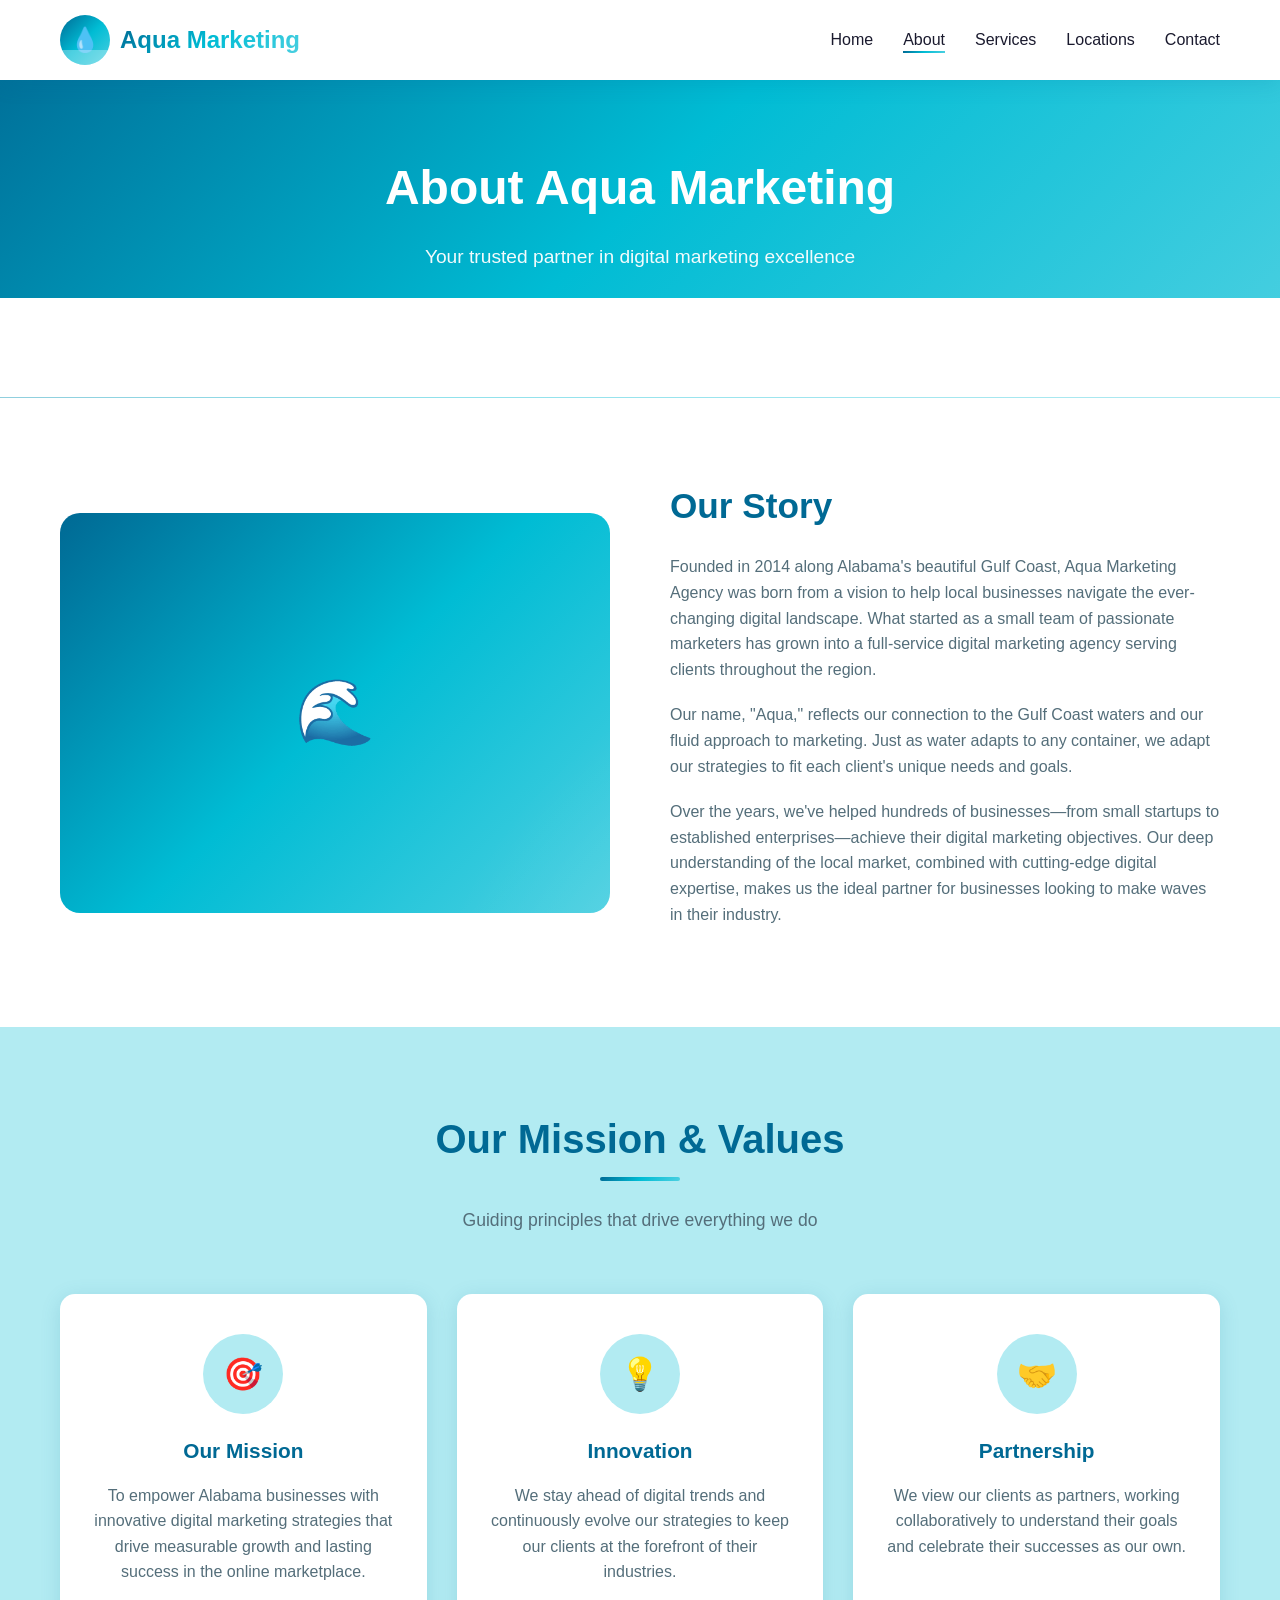
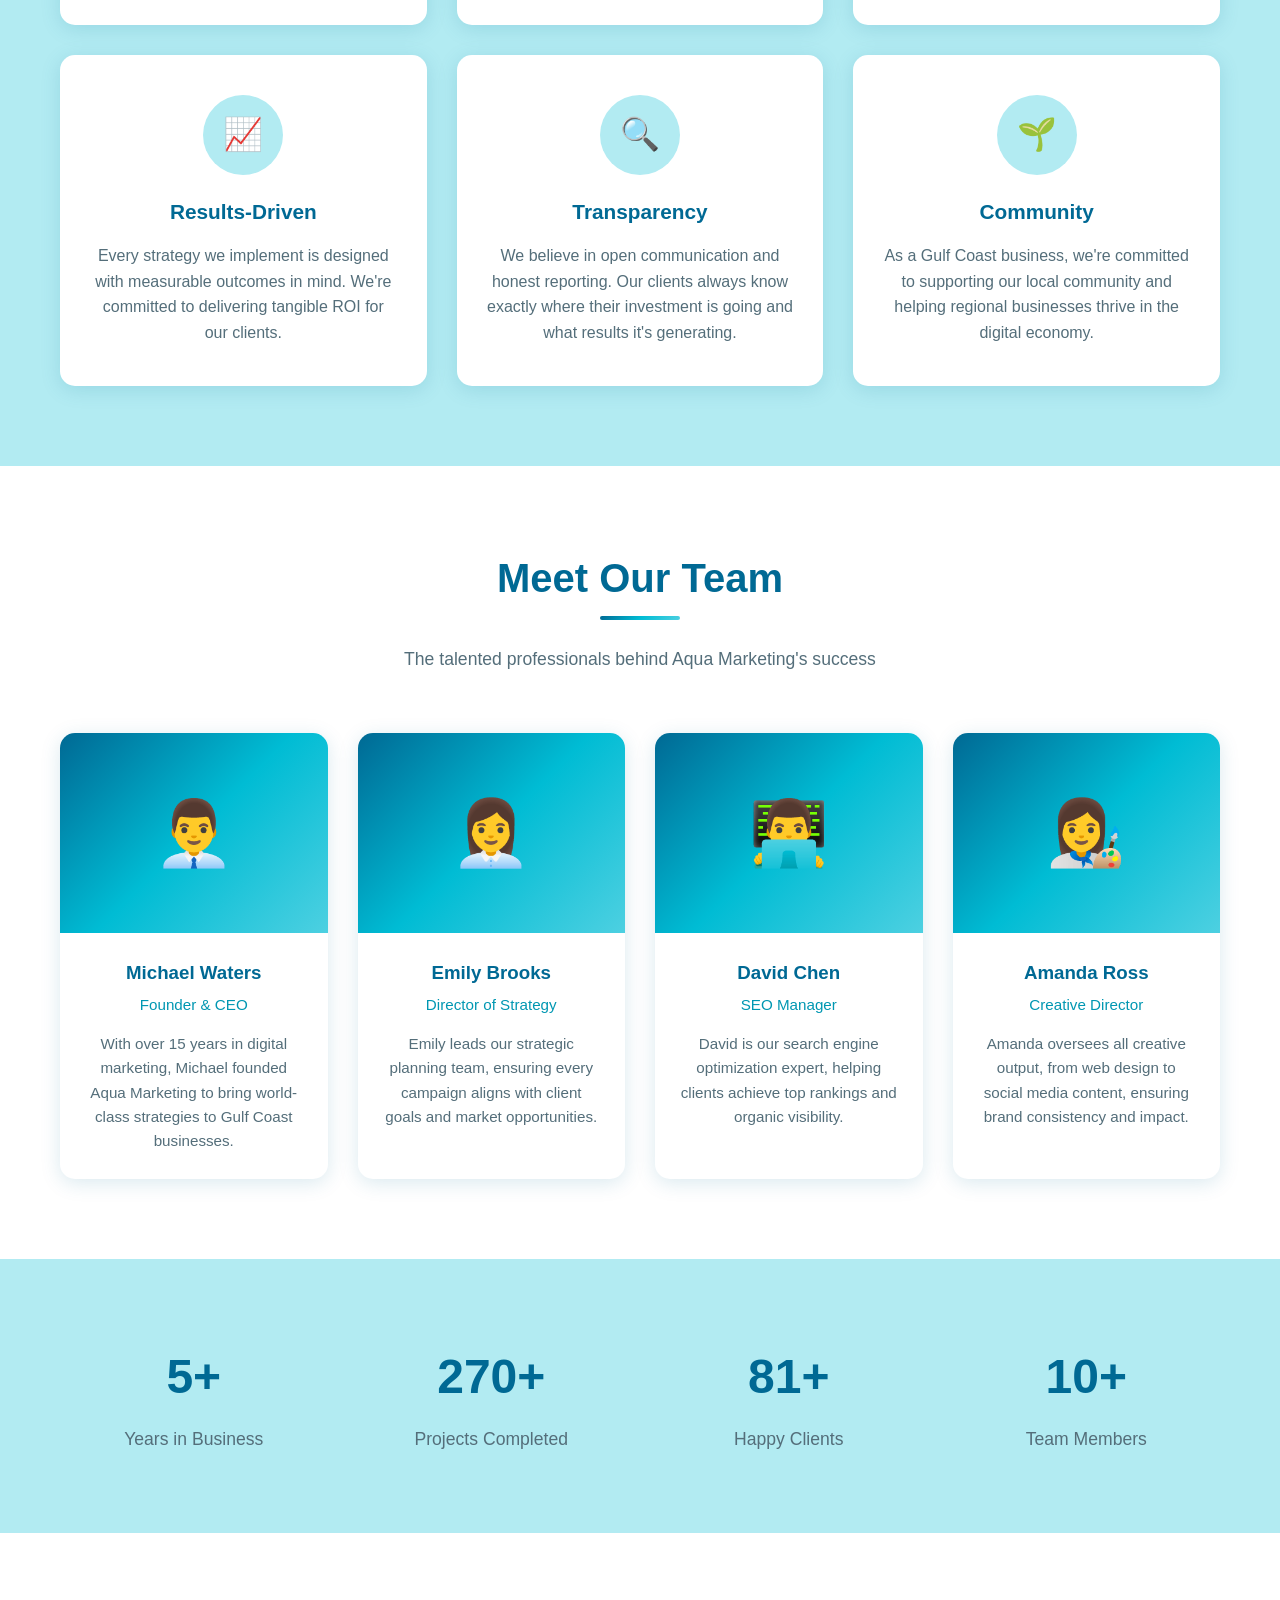
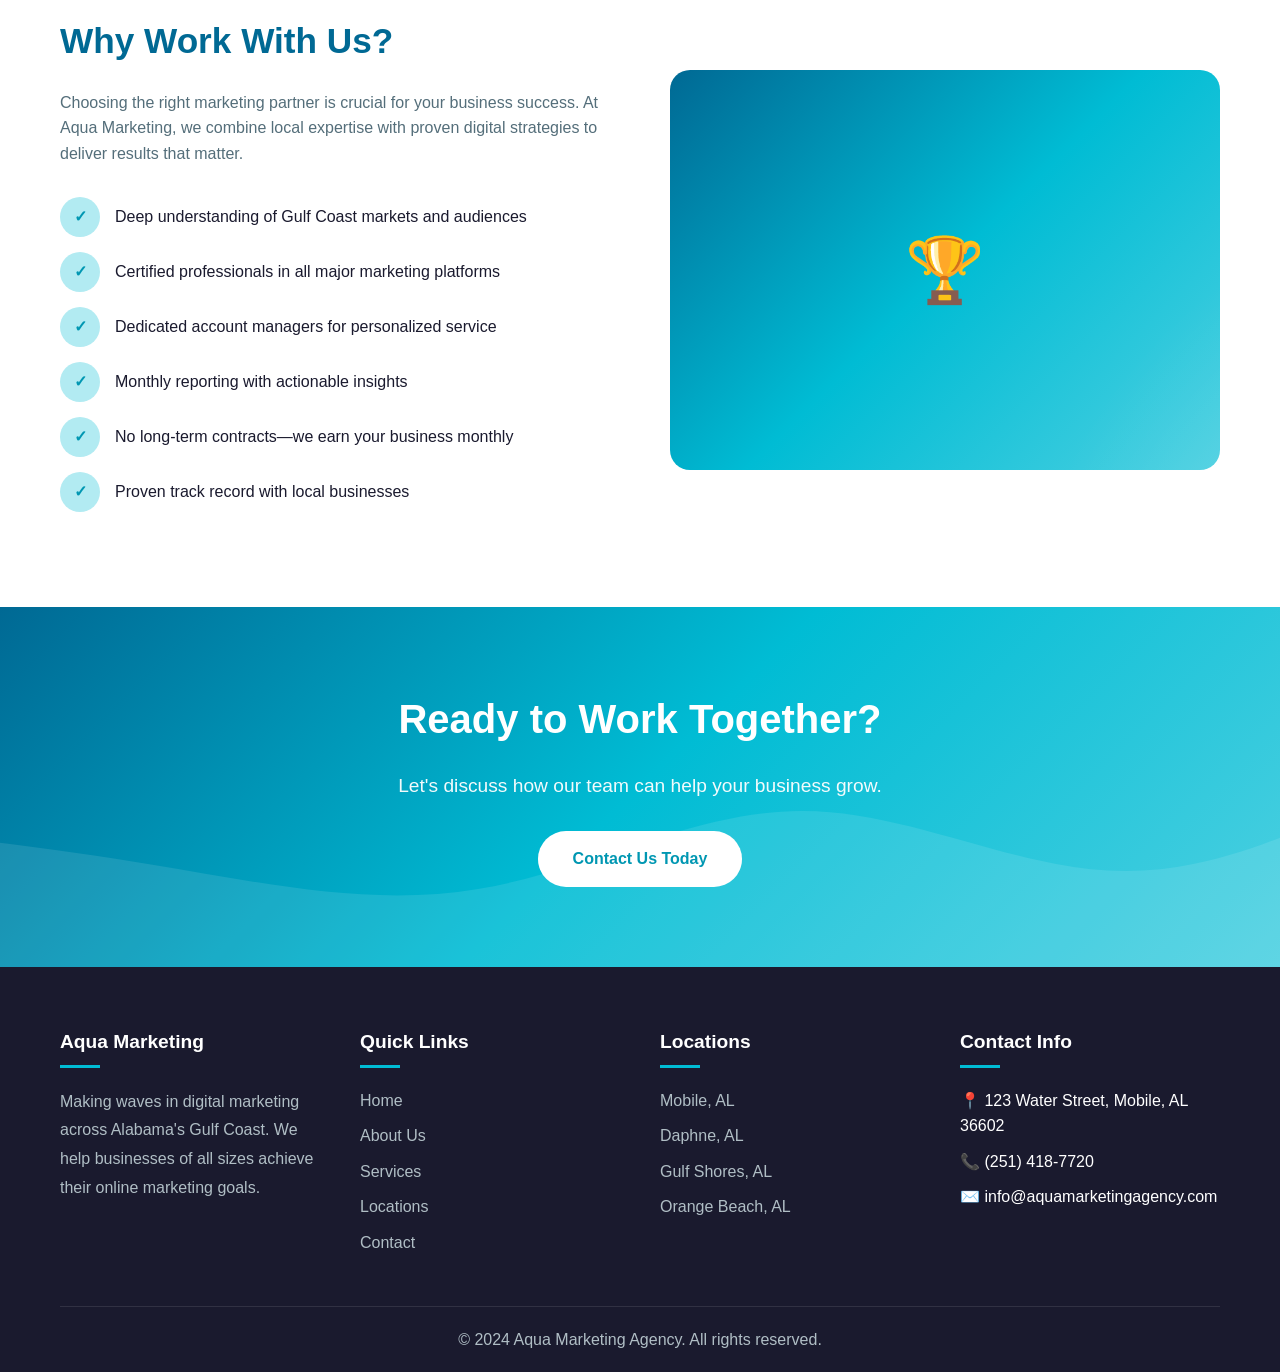
==== about.html @ ab2da36a "Update phone number to 251-418-7720 across all pages Replace placeholder phone number with the corre" ====
<!DOCTYPE html>
<html lang="en">
<head>
    <meta charset="UTF-8">
    <meta name="viewport" content="width=device-width, initial-scale=1.0">
    <meta http-equiv="X-UA-Compatible" content="IE=edge">

    <!-- Primary Meta Tags -->
    <title>About Us | Aqua Marketing Agency - Alabama Digital Marketing Experts</title>
    <meta name="title" content="About Us | Aqua Marketing Agency - Alabama Digital Marketing Experts">
    <meta name="description" content="Learn about Aqua Marketing Agency, a leading digital marketing firm serving Alabama's Gulf Coast. Discover our story, mission, and the talented team behind our success.">
    <meta name="keywords" content="about aqua marketing, digital marketing team, Alabama marketing agency, Gulf Coast marketing experts, marketing agency history">
    <meta name="author" content="Aqua Marketing Agency">
    <meta name="robots" content="index, follow">
    <link rel="canonical" href="https://aquamarketingagency.com/about.html">

    <!-- Open Graph / Facebook -->
    <meta property="og:type" content="website">
    <meta property="og:url" content="https://aquamarketingagency.com/about.html">
    <meta property="og:title" content="About Us | Aqua Marketing Agency">
    <meta property="og:description" content="Learn about Aqua Marketing Agency, a leading digital marketing firm serving Alabama's Gulf Coast.">
    <meta property="og:image" content="https://aquamarketingagency.com/images/og-image.jpg">

    <!-- Twitter -->
    <meta property="twitter:card" content="summary_large_image">
    <meta property="twitter:url" content="https://aquamarketingagency.com/about.html">
    <meta property="twitter:title" content="About Us | Aqua Marketing Agency">
    <meta property="twitter:description" content="Learn about Aqua Marketing Agency, a leading digital marketing firm serving Alabama's Gulf Coast.">

    <!-- Stylesheet -->
    <link rel="stylesheet" href="css/style.css">
    <link rel="icon" type="image/svg+xml" href="data:image/svg+xml,<svg xmlns='http://www.w3.org/2000/svg' viewBox='0 0 100 100'><text y='.9em' font-size='90'>💧</text></svg>">

    <!-- Schema.org -->
    <script type="application/ld+json">
    {
        "@context": "https://schema.org",
        "@type": "AboutPage",
        "mainEntity": {
            "@type": "MarketingAgency",
            "name": "Aqua Marketing Agency",
            "description": "Full-service digital marketing agency serving Alabama's Gulf Coast region",
            "foundingDate": "2014",
            "numberOfEmployees": "15-25"
        }
    }
    </script>
</head>
<body>
    <!-- Header -->
    <header>
        <nav>
            <a href="index.html" class="logo">
                <div class="logo-icon"></div>
                <h1>Aqua Marketing</h1>
            </a>
            <ul class="nav-links">
                <li><a href="index.html">Home</a></li>
                <li><a href="about.html" class="active">About</a></li>
                <li><a href="services.html">Services</a></li>
                <li class="dropdown">
                    <a href="locations.html">Locations</a>
                    <div class="dropdown-content">
                        <a href="mobile-marketing-agency.html">Mobile, AL</a>
                        <a href="daphne-marketing-agency.html">Daphne, AL</a>
                        <a href="gulf-shores-marketing-agency.html">Gulf Shores, AL</a>
                        <a href="orange-beach-marketing-agency.html">Orange Beach, AL</a>
                    </div>
                </li>
                <li><a href="contact.html">Contact</a></li>
            </ul>
            <div class="menu-toggle">
                <span></span>
                <span></span>
                <span></span>
            </div>
        </nav>
    </header>

    <!-- Page Header -->
    <section class="page-header">
        <div class="container">
            <h1>About Aqua Marketing</h1>
            <p>Your trusted partner in digital marketing excellence</p>
            <div class="breadcrumb">
                <a href="index.html">Home</a>
                <span>/</span>
                <span>About Us</span>
            </div>
        </div>
    </section>

    <!-- Our Story -->
    <section class="about-section">
        <div class="container">
            <div class="about-content">
                <div class="about-image">
                    <div class="about-image-placeholder">🌊</div>
                </div>
                <div class="about-text">
                    <h2>Our Story</h2>
                    <p>Founded in 2014 along Alabama's beautiful Gulf Coast, Aqua Marketing Agency was born from a vision to help local businesses navigate the ever-changing digital landscape. What started as a small team of passionate marketers has grown into a full-service digital marketing agency serving clients throughout the region.</p>
                    <p>Our name, "Aqua," reflects our connection to the Gulf Coast waters and our fluid approach to marketing. Just as water adapts to any container, we adapt our strategies to fit each client's unique needs and goals.</p>
                    <p>Over the years, we've helped hundreds of businesses—from small startups to established enterprises—achieve their digital marketing objectives. Our deep understanding of the local market, combined with cutting-edge digital expertise, makes us the ideal partner for businesses looking to make waves in their industry.</p>
                </div>
            </div>
        </div>
    </section>

    <!-- Mission & Values -->
    <section style="background: var(--aqua-pale);">
        <div class="container">
            <div class="section-header">
                <h2>Our Mission & Values</h2>
                <p>Guiding principles that drive everything we do</p>
            </div>
            <div class="services-grid">
                <div class="service-card">
                    <div class="service-icon">🎯</div>
                    <h3>Our Mission</h3>
                    <p>To empower Alabama businesses with innovative digital marketing strategies that drive measurable growth and lasting success in the online marketplace.</p>
                </div>
                <div class="service-card">
                    <div class="service-icon">💡</div>
                    <h3>Innovation</h3>
                    <p>We stay ahead of digital trends and continuously evolve our strategies to keep our clients at the forefront of their industries.</p>
                </div>
                <div class="service-card">
                    <div class="service-icon">🤝</div>
                    <h3>Partnership</h3>
                    <p>We view our clients as partners, working collaboratively to understand their goals and celebrate their successes as our own.</p>
                </div>
                <div class="service-card">
                    <div class="service-icon">📈</div>
                    <h3>Results-Driven</h3>
                    <p>Every strategy we implement is designed with measurable outcomes in mind. We're committed to delivering tangible ROI for our clients.</p>
                </div>
                <div class="service-card">
                    <div class="service-icon">🔍</div>
                    <h3>Transparency</h3>
                    <p>We believe in open communication and honest reporting. Our clients always know exactly where their investment is going and what results it's generating.</p>
                </div>
                <div class="service-card">
                    <div class="service-icon">🌱</div>
                    <h3>Community</h3>
                    <p>As a Gulf Coast business, we're committed to supporting our local community and helping regional businesses thrive in the digital economy.</p>
                </div>
            </div>
        </div>
    </section>

    <!-- Team Section -->
    <section>
        <div class="container">
            <div class="section-header">
                <h2>Meet Our Team</h2>
                <p>The talented professionals behind Aqua Marketing's success</p>
            </div>
            <div class="team-grid">
                <div class="team-card">
                    <div class="team-image">👨‍💼</div>
                    <div class="team-info">
                        <h3>Michael Waters</h3>
                        <p class="role">Founder & CEO</p>
                        <p>With over 15 years in digital marketing, Michael founded Aqua Marketing to bring world-class strategies to Gulf Coast businesses.</p>
                    </div>
                </div>
                <div class="team-card">
                    <div class="team-image">👩‍💼</div>
                    <div class="team-info">
                        <h3>Emily Brooks</h3>
                        <p class="role">Director of Strategy</p>
                        <p>Emily leads our strategic planning team, ensuring every campaign aligns with client goals and market opportunities.</p>
                    </div>
                </div>
                <div class="team-card">
                    <div class="team-image">👨‍💻</div>
                    <div class="team-info">
                        <h3>David Chen</h3>
                        <p class="role">SEO Manager</p>
                        <p>David is our search engine optimization expert, helping clients achieve top rankings and organic visibility.</p>
                    </div>
                </div>
                <div class="team-card">
                    <div class="team-image">👩‍🎨</div>
                    <div class="team-info">
                        <h3>Amanda Ross</h3>
                        <p class="role">Creative Director</p>
                        <p>Amanda oversees all creative output, from web design to social media content, ensuring brand consistency and impact.</p>
                    </div>
                </div>
            </div>
        </div>
    </section>

    <!-- Stats -->
    <section class="stats">
        <div class="container">
            <div class="stats-grid">
                <div class="stat-item">
                    <h3>10+</h3>
                    <p>Years in Business</p>
                </div>
                <div class="stat-item">
                    <h3>500+</h3>
                    <p>Projects Completed</p>
                </div>
                <div class="stat-item">
                    <h3>150+</h3>
                    <p>Happy Clients</p>
                </div>
                <div class="stat-item">
                    <h3>20+</h3>
                    <p>Team Members</p>
                </div>
            </div>
        </div>
    </section>

    <!-- Why Choose Us -->
    <section>
        <div class="container">
            <div class="about-content">
                <div class="about-text">
                    <h2>Why Work With Us?</h2>
                    <p>Choosing the right marketing partner is crucial for your business success. At Aqua Marketing, we combine local expertise with proven digital strategies to deliver results that matter.</p>
                    <div class="about-features">
                        <div class="feature-item">
                            <div class="feature-icon">✓</div>
                            <span>Deep understanding of Gulf Coast markets and audiences</span>
                        </div>
                        <div class="feature-item">
                            <div class="feature-icon">✓</div>
                            <span>Certified professionals in all major marketing platforms</span>
                        </div>
                        <div class="feature-item">
                            <div class="feature-icon">✓</div>
                            <span>Dedicated account managers for personalized service</span>
                        </div>
                        <div class="feature-item">
                            <div class="feature-icon">✓</div>
                            <span>Monthly reporting with actionable insights</span>
                        </div>
                        <div class="feature-item">
                            <div class="feature-icon">✓</div>
                            <span>No long-term contracts—we earn your business monthly</span>
                        </div>
                        <div class="feature-item">
                            <div class="feature-icon">✓</div>
                            <span>Proven track record with local businesses</span>
                        </div>
                    </div>
                </div>
                <div class="about-image">
                    <div class="about-image-placeholder">🏆</div>
                </div>
            </div>
        </div>
    </section>

    <!-- CTA -->
    <section class="cta">
        <div class="container">
            <div class="cta-content">
                <h2>Ready to Work Together?</h2>
                <p>Let's discuss how our team can help your business grow.</p>
                <a href="contact.html" class="btn btn-primary">Contact Us Today</a>
            </div>
        </div>
    </section>

    <!-- Footer -->
    <footer>
        <div class="container">
            <div class="footer-content">
                <div class="footer-section">
                    <h3>Aqua Marketing</h3>
                    <p>Making waves in digital marketing across Alabama's Gulf Coast. We help businesses of all sizes achieve their online marketing goals.</p>
                </div>
                <div class="footer-section">
                    <h3>Quick Links</h3>
                    <ul>
                        <li><a href="index.html">Home</a></li>
                        <li><a href="about.html">About Us</a></li>
                        <li><a href="services.html">Services</a></li>
                        <li><a href="locations.html">Locations</a></li>
                        <li><a href="contact.html">Contact</a></li>
                    </ul>
                </div>
                <div class="footer-section">
                    <h3>Locations</h3>
                    <ul>
                        <li><a href="mobile-marketing-agency.html">Mobile, AL</a></li>
                        <li><a href="daphne-marketing-agency.html">Daphne, AL</a></li>
                        <li><a href="gulf-shores-marketing-agency.html">Gulf Shores, AL</a></li>
                        <li><a href="orange-beach-marketing-agency.html">Orange Beach, AL</a></li>
                    </ul>
                </div>
                <div class="footer-section">
                    <h3>Contact Info</h3>
                    <ul>
                        <li>📍 123 Water Street, Mobile, AL 36602</li>
                        <li>📞 (251) 418-7720</li>
                        <li>✉️ info@aquamarketingagency.com</li>
                    </ul>
                </div>
            </div>
            <div class="footer-bottom">
                <p>&copy; 2024 Aqua Marketing Agency. All rights reserved.</p>
            </div>
        </div>
    </footer>

    <script src="js/main.js"></script>
</body>
</html>
---- css/style.css ----
/* Aqua Marketing Agency - Water Theme Stylesheet */

/* CSS Variables for Aqua Theme */
:root {
    --aqua-dark: #006994;
    --aqua-primary: #0097b2;
    --aqua-light: #00bcd4;
    --aqua-pale: #b2ebf2;
    --aqua-gradient: linear-gradient(135deg, #006994 0%, #00bcd4 50%, #4dd0e1 100%);
    --water-wave: linear-gradient(180deg, #0097b2 0%, #00bcd4 50%, #e0f7fa 100%);
    --white: #ffffff;
    --text-dark: #1a1a2e;
    --text-light: #546e7a;
    --shadow: 0 4px 20px rgba(0, 105, 148, 0.15);
    --shadow-hover: 0 8px 30px rgba(0, 105, 148, 0.25);
}

/* Reset and Base Styles */
* {
    margin: 0;
    padding: 0;
    box-sizing: border-box;
}

html {
    scroll-behavior: smooth;
}

body {
    font-family: 'Segoe UI', Tahoma, Geneva, Verdana, sans-serif;
    line-height: 1.6;
    color: var(--text-dark);
    background-color: var(--white);
    overflow-x: hidden;
}

a {
    text-decoration: none;
    color: inherit;
    transition: color 0.3s ease;
}

ul {
    list-style: none;
}

img {
    max-width: 100%;
    height: auto;
}

/* Container */
.container {
    max-width: 1200px;
    margin: 0 auto;
    padding: 0 20px;
}

/* Header and Navigation */
header {
    background: var(--white);
    box-shadow: var(--shadow);
    position: fixed;
    width: 100%;
    top: 0;
    z-index: 1000;
}

nav {
    display: flex;
    justify-content: space-between;
    align-items: center;
    padding: 15px 20px;
    max-width: 1200px;
    margin: 0 auto;
}

.logo {
    display: flex;
    align-items: center;
    gap: 10px;
}

.logo-icon {
    width: 50px;
    height: 50px;
    background: var(--aqua-gradient);
    border-radius: 50%;
    display: flex;
    align-items: center;
    justify-content: center;
    position: relative;
    overflow: hidden;
}

.logo-icon::before {
    content: "💧";
    font-size: 24px;
}

.logo-icon::after {
    content: "";
    position: absolute;
    bottom: 0;
    left: 0;
    width: 200%;
    height: 30%;
    background: rgba(255, 255, 255, 0.3);
    animation: wave 2s ease-in-out infinite;
}

@keyframes wave {
    0%, 100% { transform: translateX(-50%) translateY(0); }
    50% { transform: translateX(-25%) translateY(-3px); }
}

.logo h1 {
    font-size: 1.5rem;
    background: var(--aqua-gradient);
    -webkit-background-clip: text;
    -webkit-text-fill-color: transparent;
    background-clip: text;
}

.nav-links {
    display: flex;
    gap: 30px;
    align-items: center;
}

.nav-links a {
    font-weight: 500;
    color: var(--text-dark);
    position: relative;
    padding: 5px 0;
}

.nav-links a::after {
    content: "";
    position: absolute;
    bottom: 0;
    left: 0;
    width: 0;
    height: 2px;
    background: var(--aqua-gradient);
    transition: width 0.3s ease;
}

.nav-links a:hover::after,
.nav-links a.active::after {
    width: 100%;
}

.nav-links a:hover {
    color: var(--aqua-primary);
}

/* Dropdown Menu */
.dropdown {
    position: relative;
}

.dropdown-content {
    position: absolute;
    top: 100%;
    left: 0;
    background: var(--white);
    min-width: 220px;
    box-shadow: var(--shadow);
    border-radius: 8px;
    opacity: 0;
    visibility: hidden;
    transform: translateY(10px);
    transition: all 0.3s ease;
    padding: 10px 0;
}

.dropdown:hover .dropdown-content {
    opacity: 1;
    visibility: visible;
    transform: translateY(0);
}

.dropdown-content a {
    display: block;
    padding: 10px 20px;
}

.dropdown-content a:hover {
    background: var(--aqua-pale);
}

/* Mobile Menu Toggle */
.menu-toggle {
    display: none;
    flex-direction: column;
    gap: 5px;
    cursor: pointer;
    padding: 5px;
}

.menu-toggle span {
    width: 25px;
    height: 3px;
    background: var(--aqua-primary);
    border-radius: 3px;
    transition: 0.3s;
}

/* Hero Section */
.hero {
    background: var(--aqua-gradient);
    min-height: 100vh;
    display: flex;
    align-items: center;
    justify-content: center;
    text-align: center;
    color: var(--white);
    padding: 120px 20px 80px;
    position: relative;
    overflow: hidden;
}

.hero::before {
    content: "";
    position: absolute;
    bottom: 0;
    left: 0;
    width: 100%;
    height: 150px;
    background: url("data:image/svg+xml,%3Csvg xmlns='http://www.w3.org/2000/svg' viewBox='0 0 1440 320'%3E%3Cpath fill='%23ffffff' fill-opacity='1' d='M0,96L48,112C96,128,192,160,288,160C384,160,480,128,576,122.7C672,117,768,139,864,154.7C960,171,1056,181,1152,165.3C1248,149,1344,107,1392,85.3L1440,64L1440,320L1392,320C1344,320,1248,320,1152,320C1056,320,960,320,864,320C768,320,672,320,576,320C480,320,384,320,288,320C192,320,96,320,48,320L0,320Z'%3E%3C/path%3E%3C/svg%3E") no-repeat bottom;
    background-size: cover;
}

/* Animated Water Bubbles */
.bubbles {
    position: absolute;
    width: 100%;
    height: 100%;
    top: 0;
    left: 0;
    pointer-events: none;
    overflow: hidden;
}

.bubble {
    position: absolute;
    bottom: -100px;
    background: rgba(255, 255, 255, 0.1);
    border-radius: 50%;
    animation: rise 8s infinite ease-in;
}

.bubble:nth-child(1) { width: 40px; height: 40px; left: 10%; animation-duration: 8s; }
.bubble:nth-child(2) { width: 20px; height: 20px; left: 20%; animation-duration: 5s; animation-delay: 1s; }
.bubble:nth-child(3) { width: 50px; height: 50px; left: 35%; animation-duration: 7s; animation-delay: 2s; }
.bubble:nth-child(4) { width: 80px; height: 80px; left: 50%; animation-duration: 11s; animation-delay: 0s; }
.bubble:nth-child(5) { width: 35px; height: 35px; left: 55%; animation-duration: 6s; animation-delay: 1s; }
.bubble:nth-child(6) { width: 45px; height: 45px; left: 65%; animation-duration: 8s; animation-delay: 3s; }
.bubble:nth-child(7) { width: 25px; height: 25px; left: 70%; animation-duration: 7s; animation-delay: 2s; }
.bubble:nth-child(8) { width: 60px; height: 60px; left: 80%; animation-duration: 10s; animation-delay: 1s; }
.bubble:nth-child(9) { width: 30px; height: 30px; left: 90%; animation-duration: 9s; animation-delay: 4s; }
.bubble:nth-child(10) { width: 55px; height: 55px; left: 5%; animation-duration: 12s; animation-delay: 2s; }

@keyframes rise {
    0% {
        bottom: -100px;
        transform: translateX(0);
        opacity: 0.5;
    }
    50% {
        opacity: 0.8;
    }
    100% {
        bottom: 100%;
        transform: translateX(-20px);
        opacity: 0;
    }
}

.hero-content {
    position: relative;
    z-index: 1;
    max-width: 800px;
}

.hero h1 {
    font-size: 3.5rem;
    margin-bottom: 20px;
    text-shadow: 2px 2px 4px rgba(0, 0, 0, 0.2);
}

.hero p {
    font-size: 1.3rem;
    margin-bottom: 30px;
    opacity: 0.95;
}

/* Buttons */
.btn {
    display: inline-block;
    padding: 15px 35px;
    border-radius: 50px;
    font-weight: 600;
    font-size: 1rem;
    transition: all 0.3s ease;
    cursor: pointer;
    border: none;
}

.btn-primary {
    background: var(--white);
    color: var(--aqua-primary);
}

.btn-primary:hover {
    transform: translateY(-3px);
    box-shadow: 0 10px 30px rgba(0, 0, 0, 0.2);
}

.btn-secondary {
    background: transparent;
    border: 2px solid var(--white);
    color: var(--white);
    margin-left: 15px;
}

.btn-secondary:hover {
    background: var(--white);
    color: var(--aqua-primary);
}

.btn-aqua {
    background: var(--aqua-gradient);
    color: var(--white);
}

.btn-aqua:hover {
    transform: translateY(-3px);
    box-shadow: var(--shadow-hover);
}

/* Sections */
section {
    padding: 80px 0;
}

.section-header {
    text-align: center;
    margin-bottom: 60px;
}

.section-header h2 {
    font-size: 2.5rem;
    color: var(--aqua-dark);
    margin-bottom: 15px;
    position: relative;
    display: inline-block;
}

.section-header h2::after {
    content: "";
    position: absolute;
    bottom: -10px;
    left: 50%;
    transform: translateX(-50%);
    width: 80px;
    height: 4px;
    background: var(--aqua-gradient);
    border-radius: 2px;
}

.section-header p {
    color: var(--text-light);
    font-size: 1.1rem;
    max-width: 600px;
    margin: 20px auto 0;
}

/* Services Grid */
.services-grid {
    display: grid;
    grid-template-columns: repeat(auto-fit, minmax(280px, 1fr));
    gap: 30px;
}

.service-card {
    background: var(--white);
    padding: 40px 30px;
    border-radius: 15px;
    box-shadow: var(--shadow);
    text-align: center;
    transition: all 0.3s ease;
    position: relative;
    overflow: hidden;
}

.service-card::before {
    content: "";
    position: absolute;
    top: 0;
    left: 0;
    width: 100%;
    height: 4px;
    background: var(--aqua-gradient);
    transform: scaleX(0);
    transition: transform 0.3s ease;
}

.service-card:hover {
    transform: translateY(-10px);
    box-shadow: var(--shadow-hover);
}

.service-card:hover::before {
    transform: scaleX(1);
}

.service-icon {
    width: 80px;
    height: 80px;
    background: var(--aqua-pale);
    border-radius: 50%;
    display: flex;
    align-items: center;
    justify-content: center;
    margin: 0 auto 20px;
    font-size: 2rem;
}

.service-card h3 {
    color: var(--aqua-dark);
    margin-bottom: 15px;
    font-size: 1.3rem;
}

.service-card p {
    color: var(--text-light);
}

/* About Section */
.about-content {
    display: grid;
    grid-template-columns: 1fr 1fr;
    gap: 60px;
    align-items: center;
}

.about-image {
    position: relative;
}

.about-image-placeholder {
    width: 100%;
    height: 400px;
    background: var(--aqua-gradient);
    border-radius: 20px;
    display: flex;
    align-items: center;
    justify-content: center;
    font-size: 4rem;
    position: relative;
    overflow: hidden;
}

.about-image-placeholder::after {
    content: "";
    position: absolute;
    top: 50%;
    left: 50%;
    width: 200%;
    height: 200%;
    background: radial-gradient(circle, rgba(255,255,255,0.2) 0%, transparent 70%);
    animation: pulse 3s ease-in-out infinite;
}

@keyframes pulse {
    0%, 100% { transform: translate(-50%, -50%) scale(1); }
    50% { transform: translate(-50%, -50%) scale(1.1); }
}

.about-text h2 {
    font-size: 2.2rem;
    color: var(--aqua-dark);
    margin-bottom: 20px;
}

.about-text p {
    color: var(--text-light);
    margin-bottom: 20px;
}

.about-features {
    margin-top: 30px;
}

.feature-item {
    display: flex;
    align-items: center;
    gap: 15px;
    margin-bottom: 15px;
}

.feature-icon {
    width: 40px;
    height: 40px;
    background: var(--aqua-pale);
    border-radius: 50%;
    display: flex;
    align-items: center;
    justify-content: center;
    color: var(--aqua-primary);
    font-weight: bold;
}

/* Locations Grid */
.locations-grid {
    display: grid;
    grid-template-columns: repeat(auto-fit, minmax(250px, 1fr));
    gap: 30px;
}

.location-card {
    background: var(--white);
    border-radius: 15px;
    overflow: hidden;
    box-shadow: var(--shadow);
    transition: all 0.3s ease;
}

.location-card:hover {
    transform: translateY(-10px);
    box-shadow: var(--shadow-hover);
}

.location-image {
    height: 180px;
    background: var(--aqua-gradient);
    display: flex;
    align-items: center;
    justify-content: center;
    font-size: 3rem;
    position: relative;
    overflow: hidden;
}

.location-image::after {
    content: "";
    position: absolute;
    bottom: 0;
    left: 0;
    width: 100%;
    height: 50%;
    background: linear-gradient(to top, rgba(0,0,0,0.3), transparent);
}

.location-info {
    padding: 25px;
}

.location-info h3 {
    color: var(--aqua-dark);
    margin-bottom: 10px;
    font-size: 1.3rem;
}

.location-info p {
    color: var(--text-light);
    margin-bottom: 15px;
    font-size: 0.95rem;
}

.location-link {
    color: var(--aqua-primary);
    font-weight: 600;
    display: inline-flex;
    align-items: center;
    gap: 5px;
}

.location-link:hover {
    color: var(--aqua-dark);
}

/* Contact Section */
.contact-wrapper {
    display: grid;
    grid-template-columns: 1fr 1fr;
    gap: 60px;
}

.contact-info h2 {
    font-size: 2rem;
    color: var(--aqua-dark);
    margin-bottom: 20px;
}

.contact-info p {
    color: var(--text-light);
    margin-bottom: 30px;
}

.contact-details {
    margin-bottom: 30px;
}

.contact-item {
    display: flex;
    align-items: center;
    gap: 15px;
    margin-bottom: 20px;
}

.contact-icon {
    width: 50px;
    height: 50px;
    background: var(--aqua-pale);
    border-radius: 50%;
    display: flex;
    align-items: center;
    justify-content: center;
    font-size: 1.3rem;
}

.contact-item-text h4 {
    color: var(--aqua-dark);
    margin-bottom: 3px;
}

.contact-item-text p {
    margin: 0;
    font-size: 0.95rem;
}

.contact-form {
    background: var(--white);
    padding: 40px;
    border-radius: 20px;
    box-shadow: var(--shadow);
}

.form-group {
    margin-bottom: 20px;
}

.form-group label {
    display: block;
    margin-bottom: 8px;
    color: var(--text-dark);
    font-weight: 500;
}

.form-group input,
.form-group textarea,
.form-group select {
    width: 100%;
    padding: 15px;
    border: 2px solid var(--aqua-pale);
    border-radius: 10px;
    font-size: 1rem;
    transition: border-color 0.3s ease;
    font-family: inherit;
}

.form-group input:focus,
.form-group textarea:focus,
.form-group select:focus {
    outline: none;
    border-color: var(--aqua-primary);
}

.form-group textarea {
    min-height: 150px;
    resize: vertical;
}

/* Testimonials */
.testimonials {
    background: var(--aqua-pale);
}

.testimonial-slider {
    display: grid;
    grid-template-columns: repeat(auto-fit, minmax(300px, 1fr));
    gap: 30px;
}

.testimonial-card {
    background: var(--white);
    padding: 30px;
    border-radius: 15px;
    box-shadow: var(--shadow);
}

.testimonial-text {
    font-style: italic;
    color: var(--text-light);
    margin-bottom: 20px;
    position: relative;
    padding-left: 25px;
}

.testimonial-text::before {
    content: '"';
    position: absolute;
    left: 0;
    top: -10px;
    font-size: 3rem;
    color: var(--aqua-light);
    font-family: Georgia, serif;
}

.testimonial-author {
    display: flex;
    align-items: center;
    gap: 15px;
}

.author-avatar {
    width: 50px;
    height: 50px;
    background: var(--aqua-gradient);
    border-radius: 50%;
    display: flex;
    align-items: center;
    justify-content: center;
    color: var(--white);
    font-weight: bold;
}

.author-info h4 {
    color: var(--aqua-dark);
    margin-bottom: 3px;
}

.author-info p {
    font-size: 0.85rem;
    color: var(--text-light);
    margin: 0;
}

/* CTA Section */
.cta {
    background: var(--aqua-gradient);
    color: var(--white);
    text-align: center;
    position: relative;
    overflow: hidden;
}

.cta::before {
    content: "";
    position: absolute;
    top: 0;
    left: 0;
    width: 100%;
    height: 100%;
    background: url("data:image/svg+xml,%3Csvg xmlns='http://www.w3.org/2000/svg' viewBox='0 0 1440 320'%3E%3Cpath fill='rgba(255,255,255,0.1)' d='M0,192L48,197.3C96,203,192,213,288,229.3C384,245,480,267,576,250.7C672,235,768,181,864,181.3C960,181,1056,235,1152,234.7C1248,235,1344,181,1392,154.7L1440,128L1440,320L1392,320C1344,320,1248,320,1152,320C1056,320,960,320,864,320C768,320,672,320,576,320C480,320,384,320,288,320C192,320,96,320,48,320L0,320Z'%3E%3C/path%3E%3C/svg%3E") no-repeat bottom;
    background-size: cover;
}

.cta-content {
    position: relative;
    z-index: 1;
}

.cta h2 {
    font-size: 2.5rem;
    margin-bottom: 20px;
}

.cta p {
    font-size: 1.2rem;
    margin-bottom: 30px;
    opacity: 0.95;
}

/* Footer */
footer {
    background: var(--text-dark);
    color: var(--white);
    padding: 60px 0 20px;
}

.footer-content {
    display: grid;
    grid-template-columns: repeat(auto-fit, minmax(200px, 1fr));
    gap: 40px;
    margin-bottom: 40px;
}

.footer-section h3 {
    font-size: 1.2rem;
    margin-bottom: 20px;
    position: relative;
    padding-bottom: 10px;
}

.footer-section h3::after {
    content: "";
    position: absolute;
    bottom: 0;
    left: 0;
    width: 40px;
    height: 3px;
    background: var(--aqua-light);
}

.footer-section p {
    color: #b0bec5;
    line-height: 1.8;
}

.footer-section ul li {
    margin-bottom: 10px;
}

.footer-section ul li a {
    color: #b0bec5;
    transition: color 0.3s ease;
}

.footer-section ul li a:hover {
    color: var(--aqua-light);
}

.footer-bottom {
    border-top: 1px solid rgba(255, 255, 255, 0.1);
    padding-top: 20px;
    text-align: center;
    color: #b0bec5;
}

/* Page Headers */
.page-header {
    background: var(--aqua-gradient);
    padding: 150px 20px 80px;
    text-align: center;
    color: var(--white);
    position: relative;
    overflow: hidden;
}

.page-header::before {
    content: "";
    position: absolute;
    bottom: 0;
    left: 0;
    width: 100%;
    height: 100px;
    background: url("data:image/svg+xml,%3Csvg xmlns='http://www.w3.org/2000/svg' viewBox='0 0 1440 320'%3E%3Cpath fill='%23ffffff' fill-opacity='1' d='M0,96L48,112C96,128,192,160,288,160C384,160,480,128,576,122.7C672,117,768,139,864,154.7C960,171,1056,181,1152,165.3C1248,149,1344,107,1392,85.3L1440,64L1440,320L1392,320C1344,320,1248,320,1152,320C1056,320,960,320,864,320C768,320,672,320,576,320C480,320,384,320,288,320C192,320,96,320,48,320L0,320Z'%3E%3C/path%3E%3C/svg%3E") no-repeat bottom;
    background-size: cover;
}

.page-header h1 {
    font-size: 3rem;
    margin-bottom: 15px;
    position: relative;
    z-index: 1;
}

.page-header p {
    font-size: 1.2rem;
    opacity: 0.95;
    position: relative;
    z-index: 1;
}

.breadcrumb {
    margin-top: 20px;
    position: relative;
    z-index: 1;
}

.breadcrumb a {
    color: rgba(255, 255, 255, 0.8);
}

.breadcrumb a:hover {
    color: var(--white);
}

.breadcrumb span {
    margin: 0 10px;
    opacity: 0.6;
}

/* Stats Section */
.stats {
    background: var(--aqua-pale);
}

.stats-grid {
    display: grid;
    grid-template-columns: repeat(auto-fit, minmax(200px, 1fr));
    gap: 30px;
    text-align: center;
}

.stat-item h3 {
    font-size: 3rem;
    color: var(--aqua-dark);
    margin-bottom: 10px;
}

.stat-item p {
    color: var(--text-light);
    font-size: 1.1rem;
}

/* Team Section */
.team-grid {
    display: grid;
    grid-template-columns: repeat(auto-fit, minmax(250px, 1fr));
    gap: 30px;
}

.team-card {
    background: var(--white);
    border-radius: 15px;
    overflow: hidden;
    box-shadow: var(--shadow);
    text-align: center;
    transition: all 0.3s ease;
}

.team-card:hover {
    transform: translateY(-10px);
    box-shadow: var(--shadow-hover);
}

.team-image {
    height: 200px;
    background: var(--aqua-gradient);
    display: flex;
    align-items: center;
    justify-content: center;
    font-size: 4rem;
}

.team-info {
    padding: 25px;
}

.team-info h3 {
    color: var(--aqua-dark);
    margin-bottom: 5px;
}

.team-info .role {
    color: var(--aqua-primary);
    font-weight: 500;
    margin-bottom: 15px;
}

.team-info p {
    color: var(--text-light);
    font-size: 0.95rem;
}

/* City Page Specific */
.city-features {
    display: grid;
    grid-template-columns: repeat(auto-fit, minmax(300px, 1fr));
    gap: 30px;
    margin-top: 40px;
}

.city-feature {
    display: flex;
    gap: 20px;
    padding: 25px;
    background: var(--white);
    border-radius: 15px;
    box-shadow: var(--shadow);
}

.city-feature-icon {
    width: 60px;
    height: 60px;
    background: var(--aqua-pale);
    border-radius: 50%;
    display: flex;
    align-items: center;
    justify-content: center;
    font-size: 1.5rem;
    flex-shrink: 0;
}

.city-feature h3 {
    color: var(--aqua-dark);
    margin-bottom: 10px;
}

.city-feature p {
    color: var(--text-light);
    font-size: 0.95rem;
    margin: 0;
}

/* FAQ Section */
.faq-list {
    max-width: 800px;
    margin: 0 auto;
}

.faq-item {
    background: var(--white);
    border-radius: 10px;
    margin-bottom: 15px;
    box-shadow: var(--shadow);
    overflow: hidden;
}

.faq-question {
    padding: 20px 25px;
    cursor: pointer;
    display: flex;
    justify-content: space-between;
    align-items: center;
    font-weight: 600;
    color: var(--aqua-dark);
}

.faq-question:hover {
    background: var(--aqua-pale);
}

.faq-answer {
    padding: 0 25px 20px;
    color: var(--text-light);
    display: none;
}

.faq-item.active .faq-answer {
    display: block;
}

/* Responsive Design */
@media (max-width: 992px) {
    .about-content,
    .contact-wrapper {
        grid-template-columns: 1fr;
    }

    .hero h1 {
        font-size: 2.5rem;
    }

    .page-header h1 {
        font-size: 2.2rem;
    }
}

@media (max-width: 768px) {
    .nav-links {
        position: fixed;
        top: 80px;
        left: 0;
        right: 0;
        background: var(--white);
        flex-direction: column;
        padding: 20px;
        gap: 15px;
        box-shadow: var(--shadow);
        transform: translateY(-150%);
        transition: transform 0.3s ease;
    }

    .nav-links.active {
        transform: translateY(0);
    }

    .menu-toggle {
        display: flex;
    }

    .dropdown-content {
        position: static;
        opacity: 1;
        visibility: visible;
        transform: none;
        box-shadow: none;
        padding-left: 20px;
        max-height: 0;
        overflow: hidden;
        transition: max-height 0.3s ease;
    }

    .dropdown.active .dropdown-content {
        max-height: 300px;
    }

    .hero {
        min-height: auto;
        padding: 120px 20px 100px;
    }

    .hero h1 {
        font-size: 2rem;
    }

    .hero p {
        font-size: 1rem;
    }

    .btn {
        padding: 12px 25px;
        font-size: 0.9rem;
    }

    .btn-secondary {
        margin-left: 0;
        margin-top: 10px;
    }

    .section-header h2 {
        font-size: 1.8rem;
    }

    section {
        padding: 60px 0;
    }

    .footer-content {
        grid-template-columns: 1fr;
        text-align: center;
    }

    .footer-section h3::after {
        left: 50%;
        transform: translateX(-50%);
    }
}

@media (max-width: 480px) {
    .logo h1 {
        font-size: 1.2rem;
    }

    .stat-item h3 {
        font-size: 2rem;
    }
}
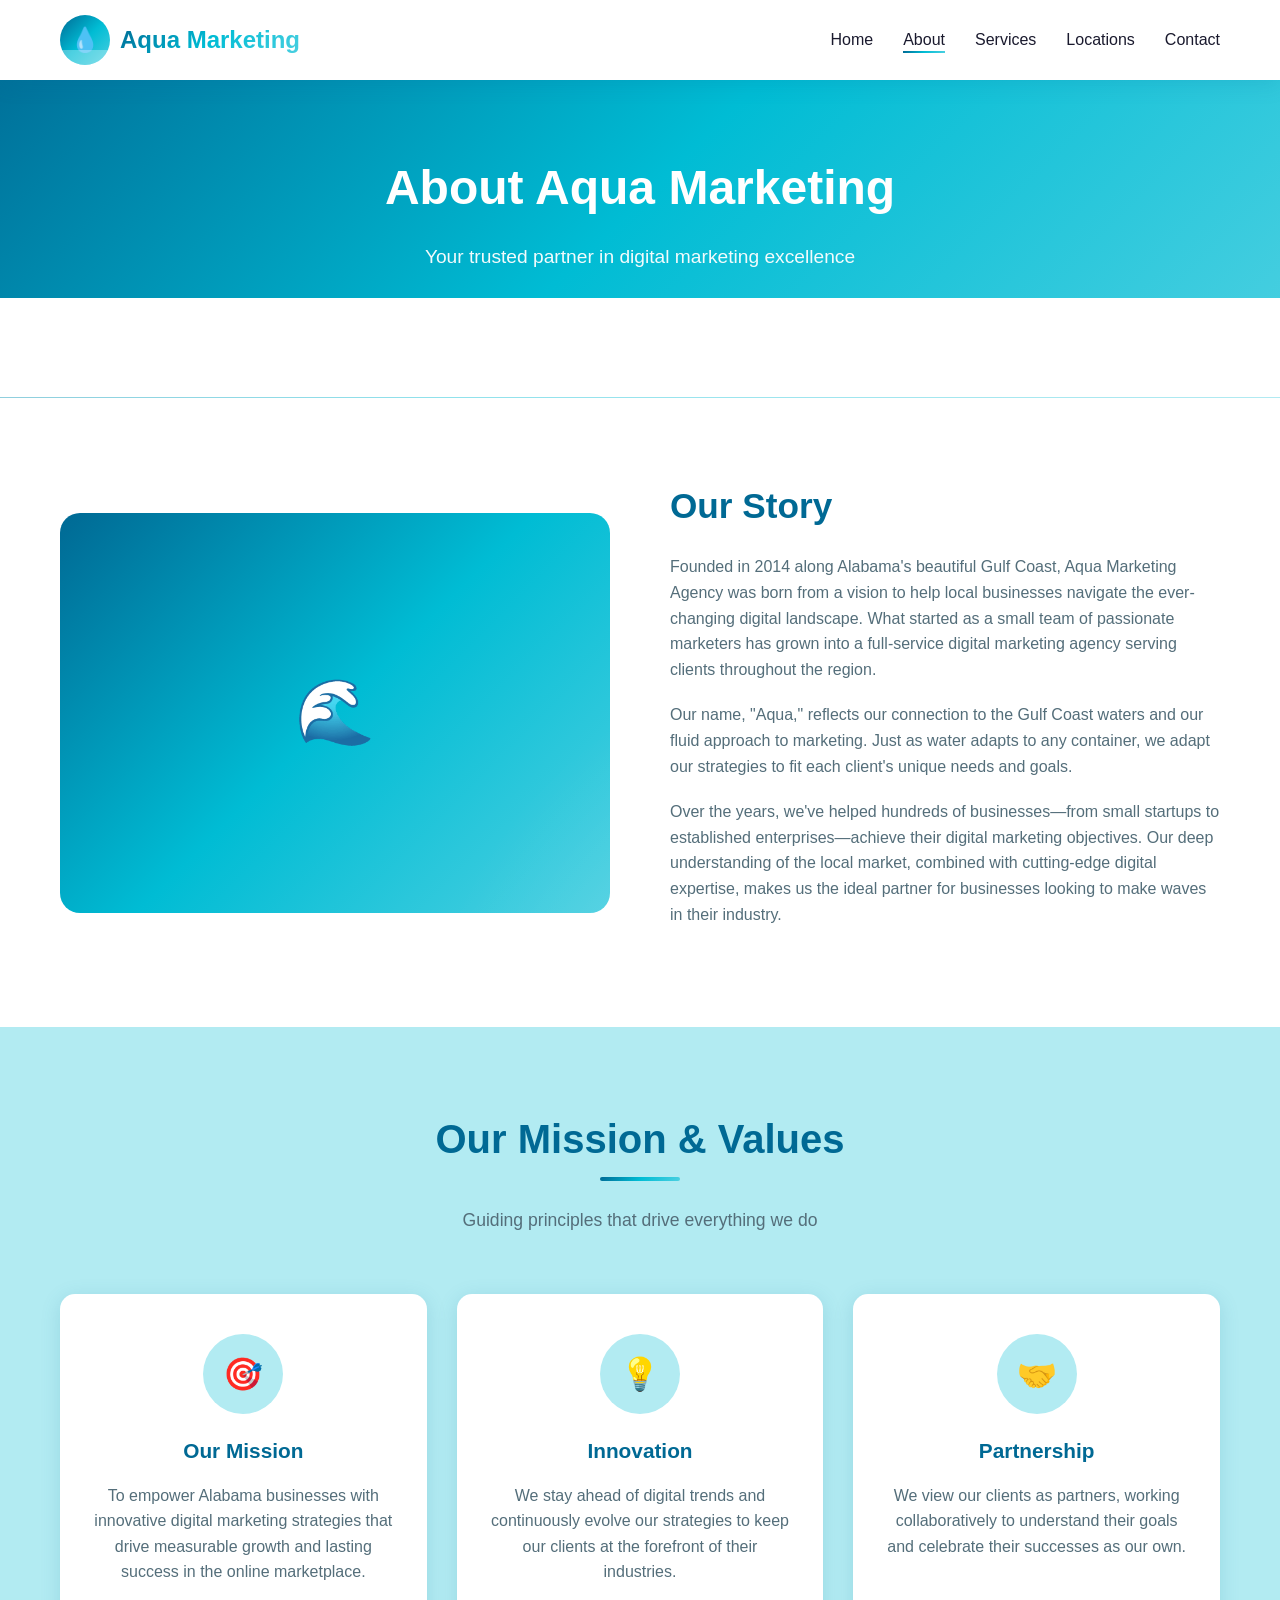
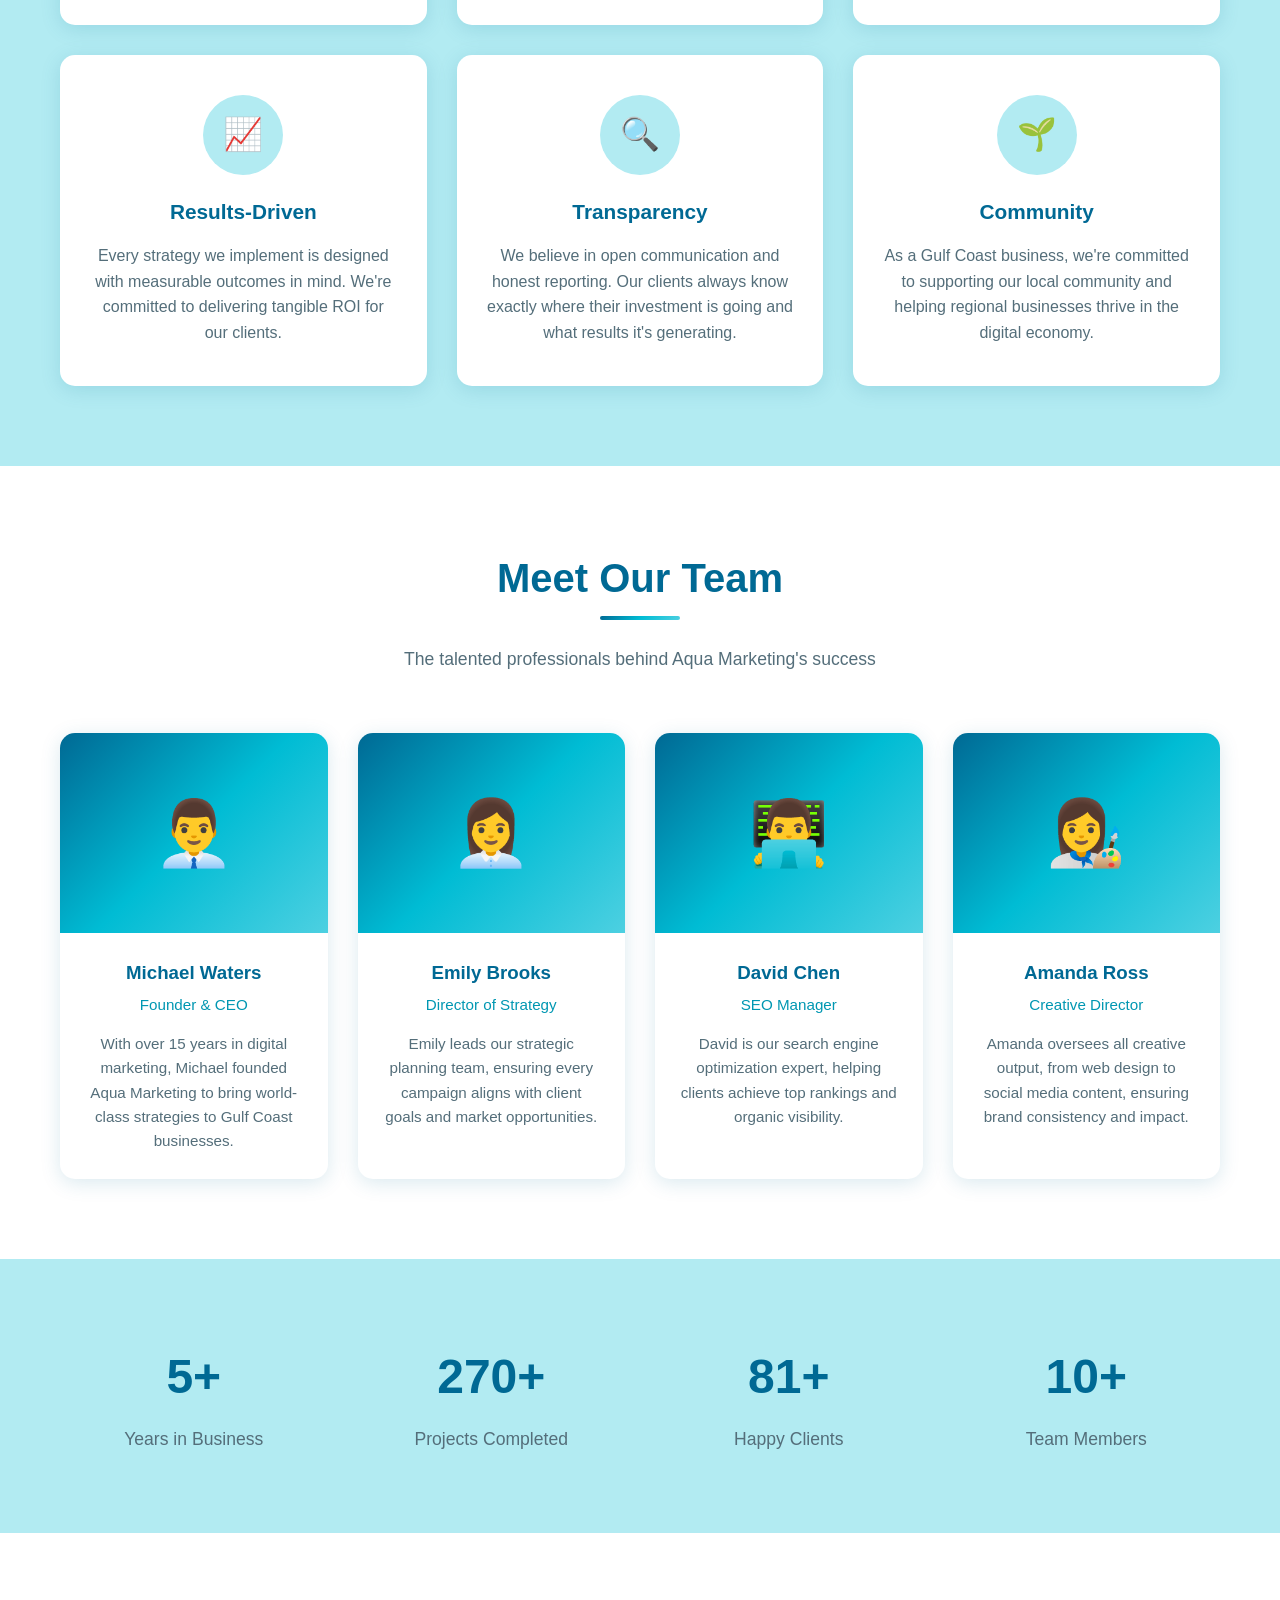
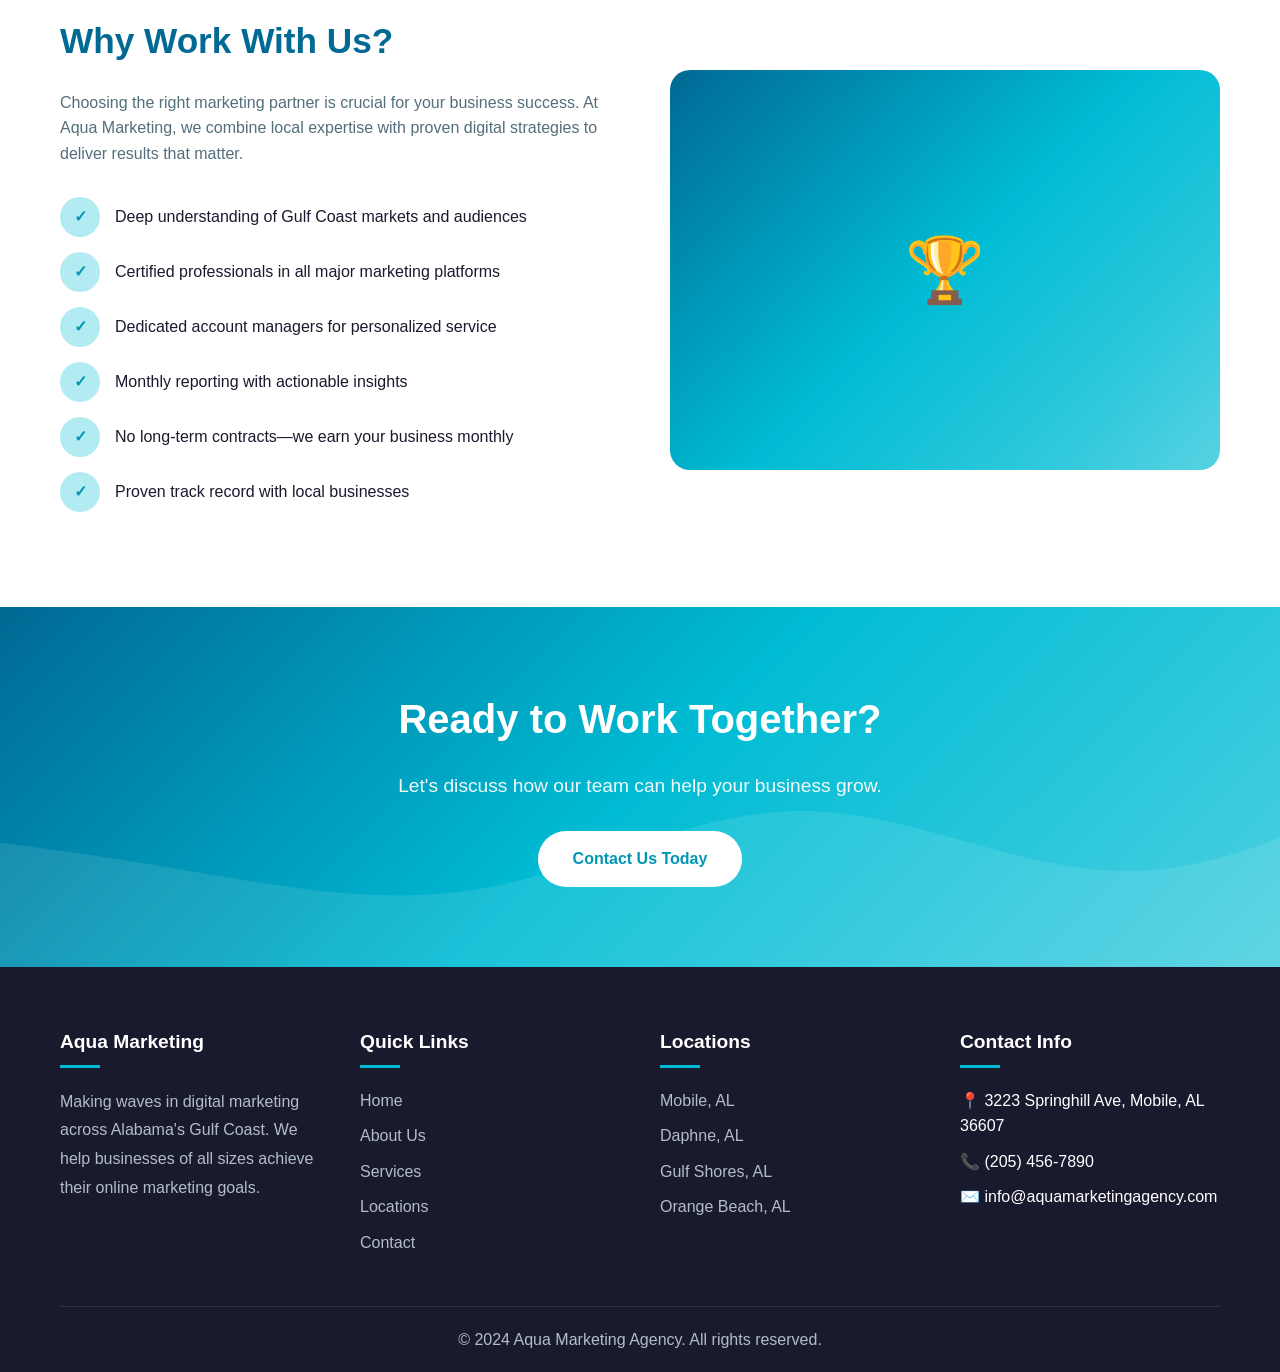
==== commit 457d5c0c: "Merge pull request #1 from carl641/claude/add-contact-info-01JcGa18MQhFqumkAs5Sikgo feat: Update con" ====
--- a/about.html
+++ b/about.html
@@ -299,8 +299,8 @@
                 <div class="footer-section">
                     <h3>Contact Info</h3>
                     <ul>
-                        <li>📍 123 Water Street, Mobile, AL 36602</li>
-                        <li>📞 (251) 418-7720</li>
+                        <li>📍 3223 Springhill Ave, Mobile, AL 36607</li>
+                        <li>📞 (205) 456-7890</li>
                         <li>✉️ info@aquamarketingagency.com</li>
                     </ul>
                 </div>
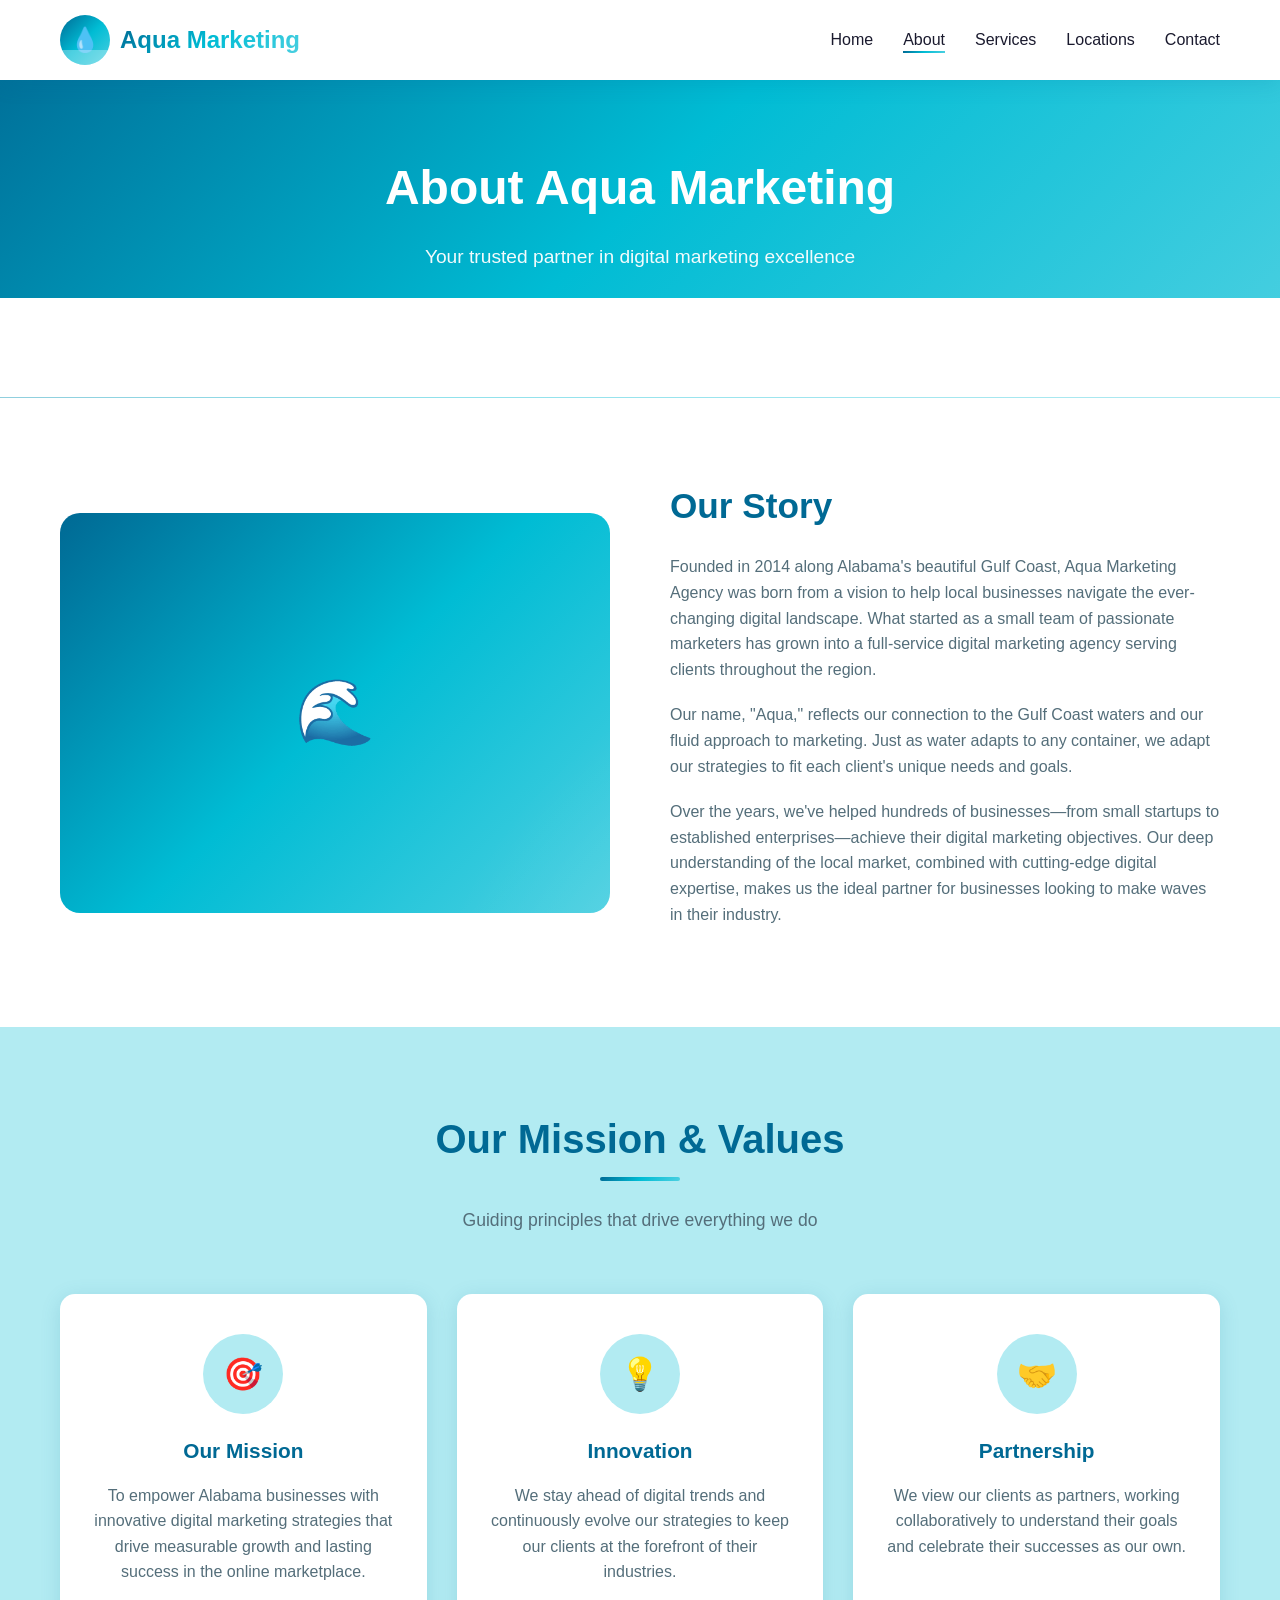
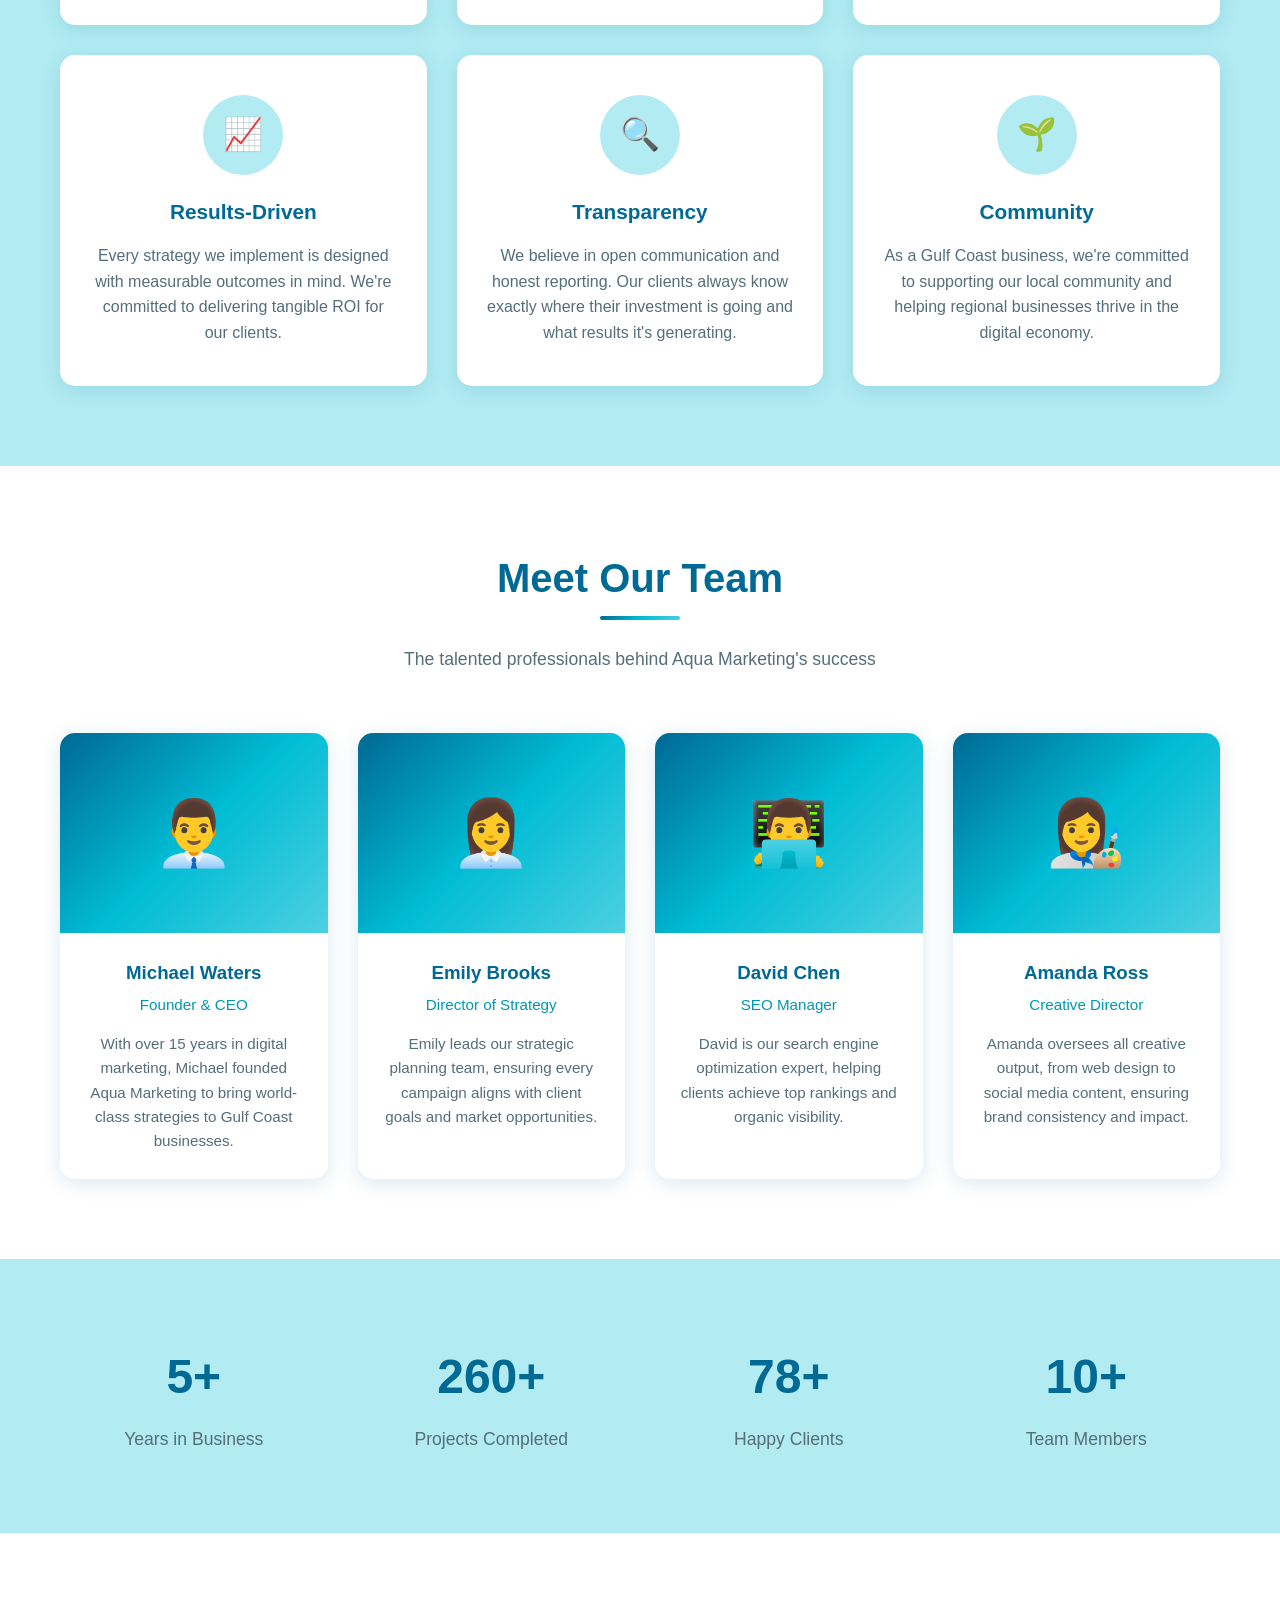
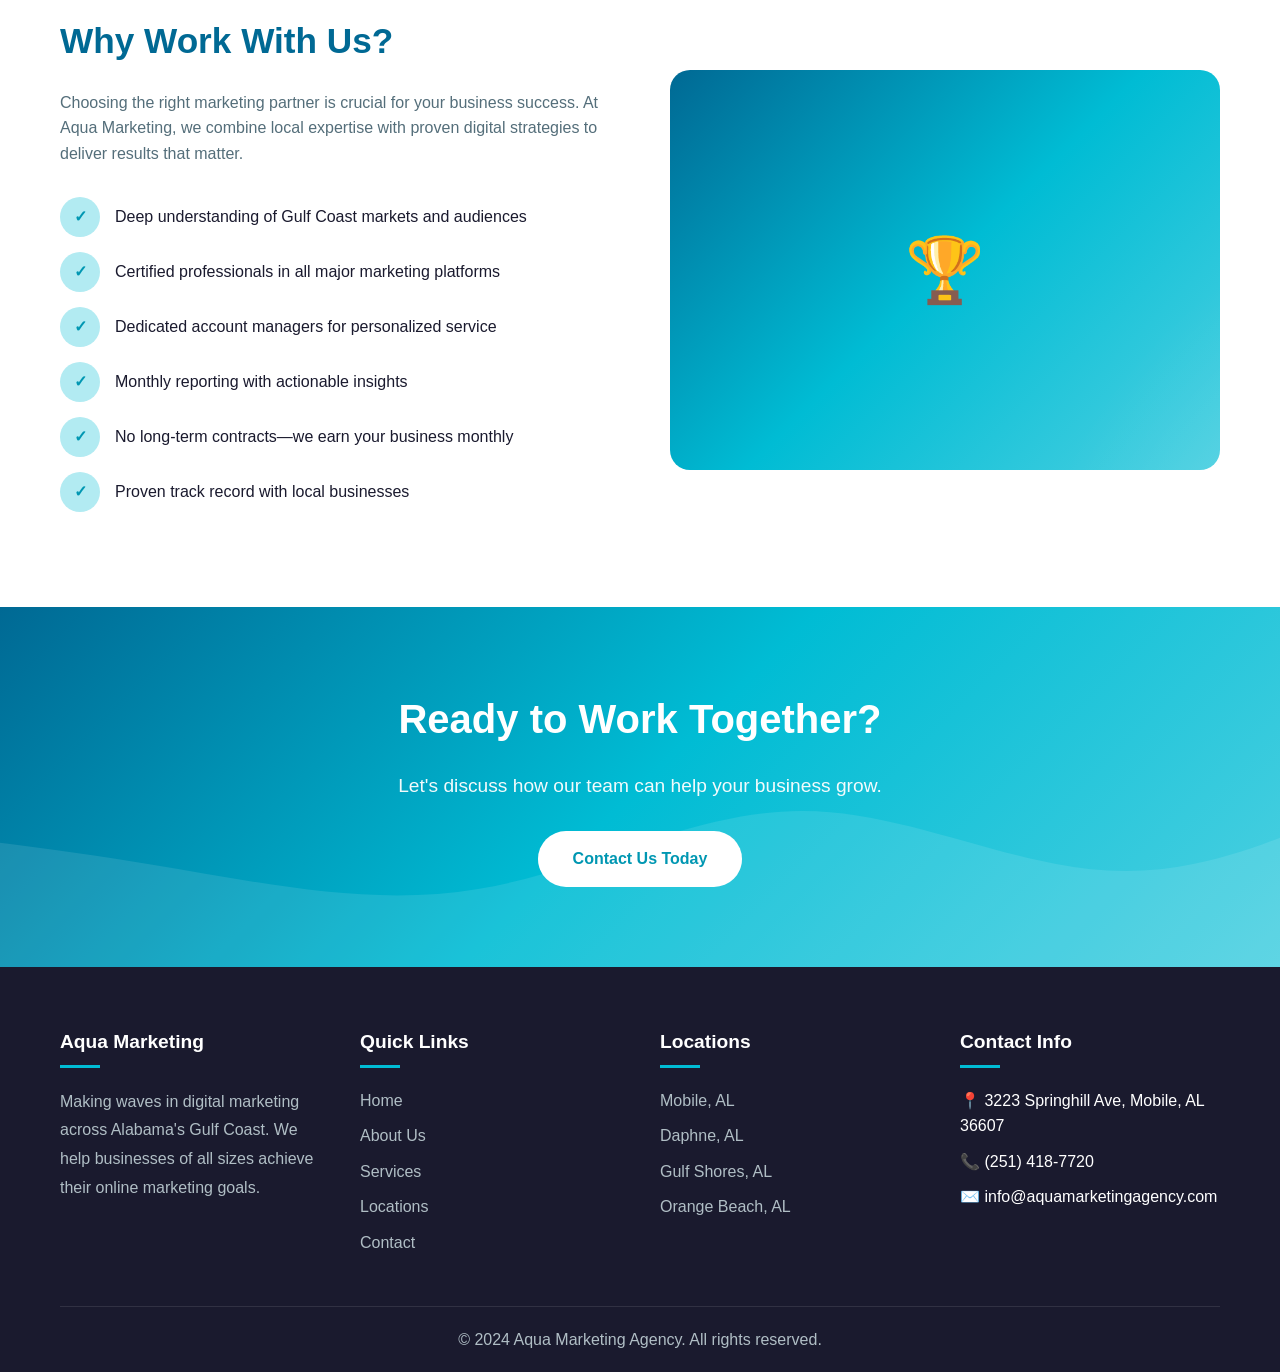
==== commit 04551772: "feat: Update phone number to 251-418-7720 across all pages Updated contact phone number from 205-456" ====
--- a/about.html
+++ b/about.html
@@ -300,7 +300,7 @@
                     <h3>Contact Info</h3>
                     <ul>
                         <li>📍 3223 Springhill Ave, Mobile, AL 36607</li>
-                        <li>📞 (205) 456-7890</li>
+                        <li>📞 (251) 418-7720</li>
                         <li>✉️ info@aquamarketingagency.com</li>
                     </ul>
                 </div>
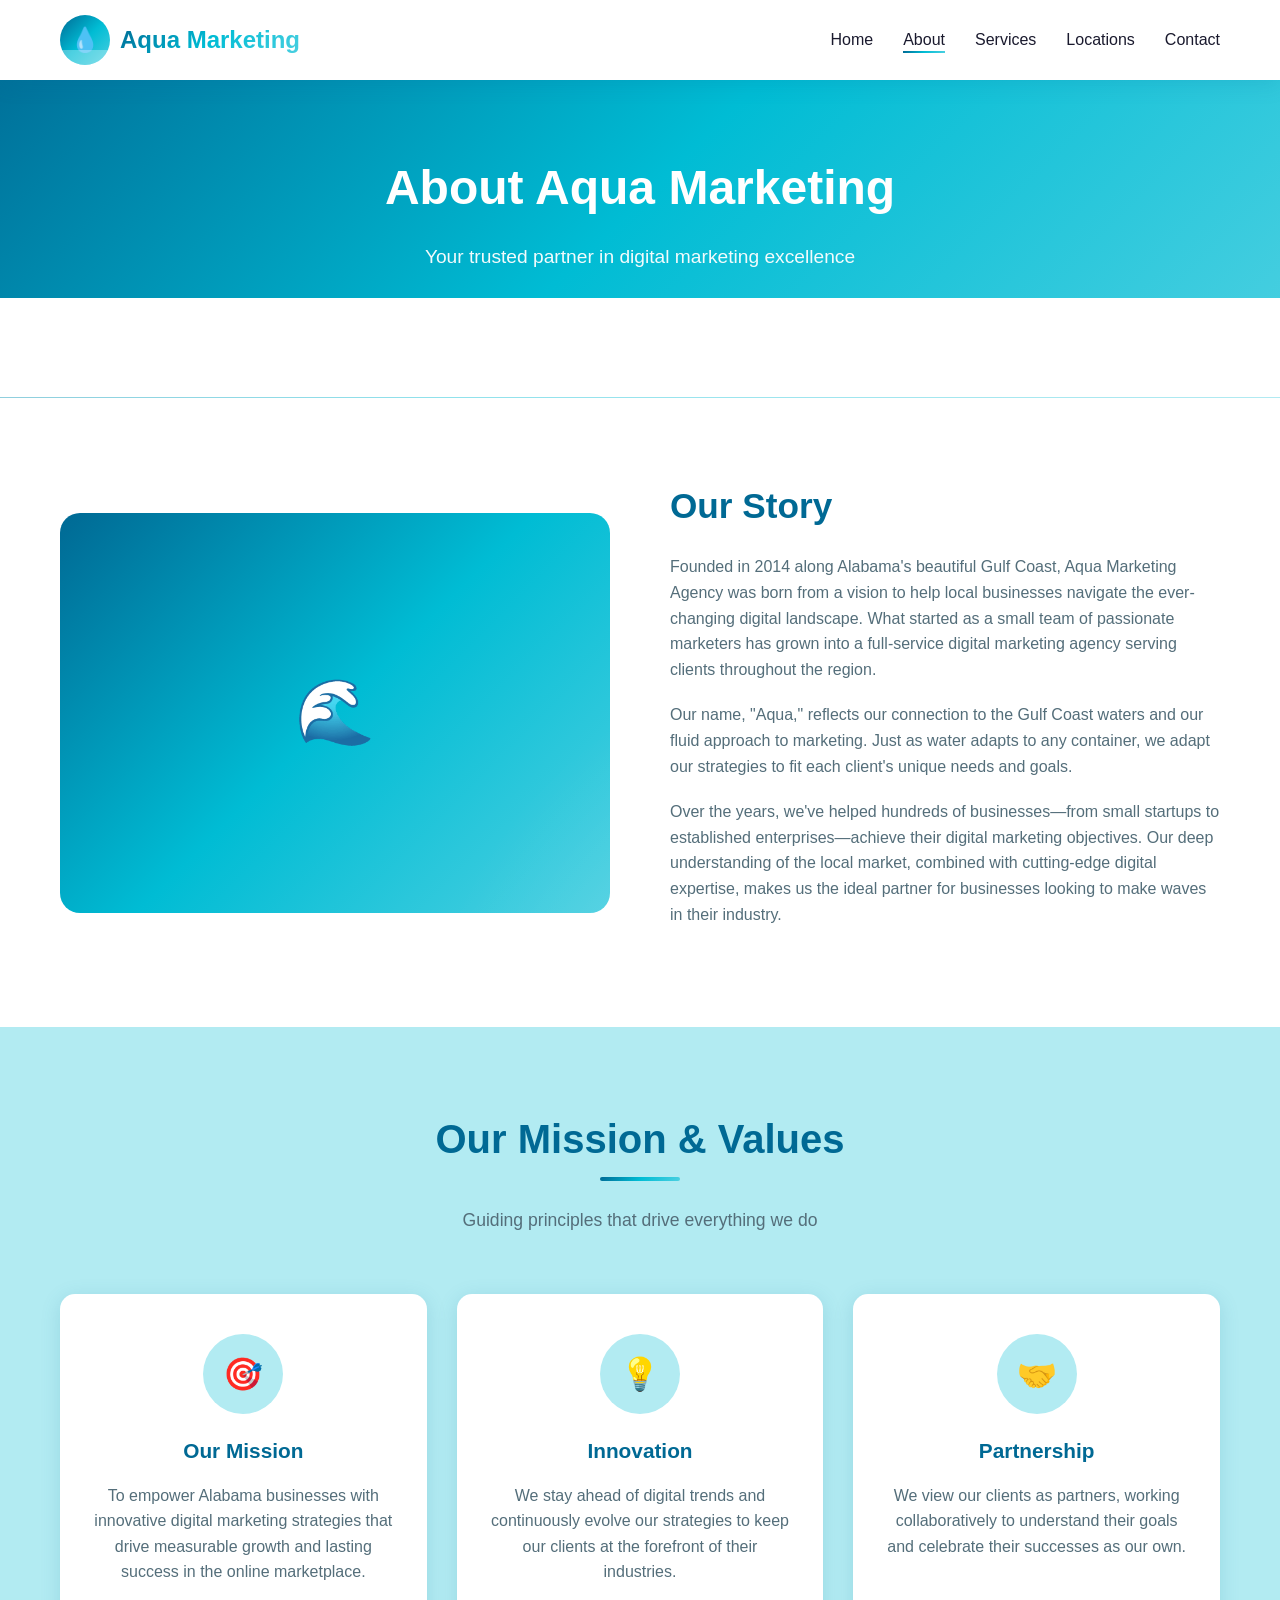
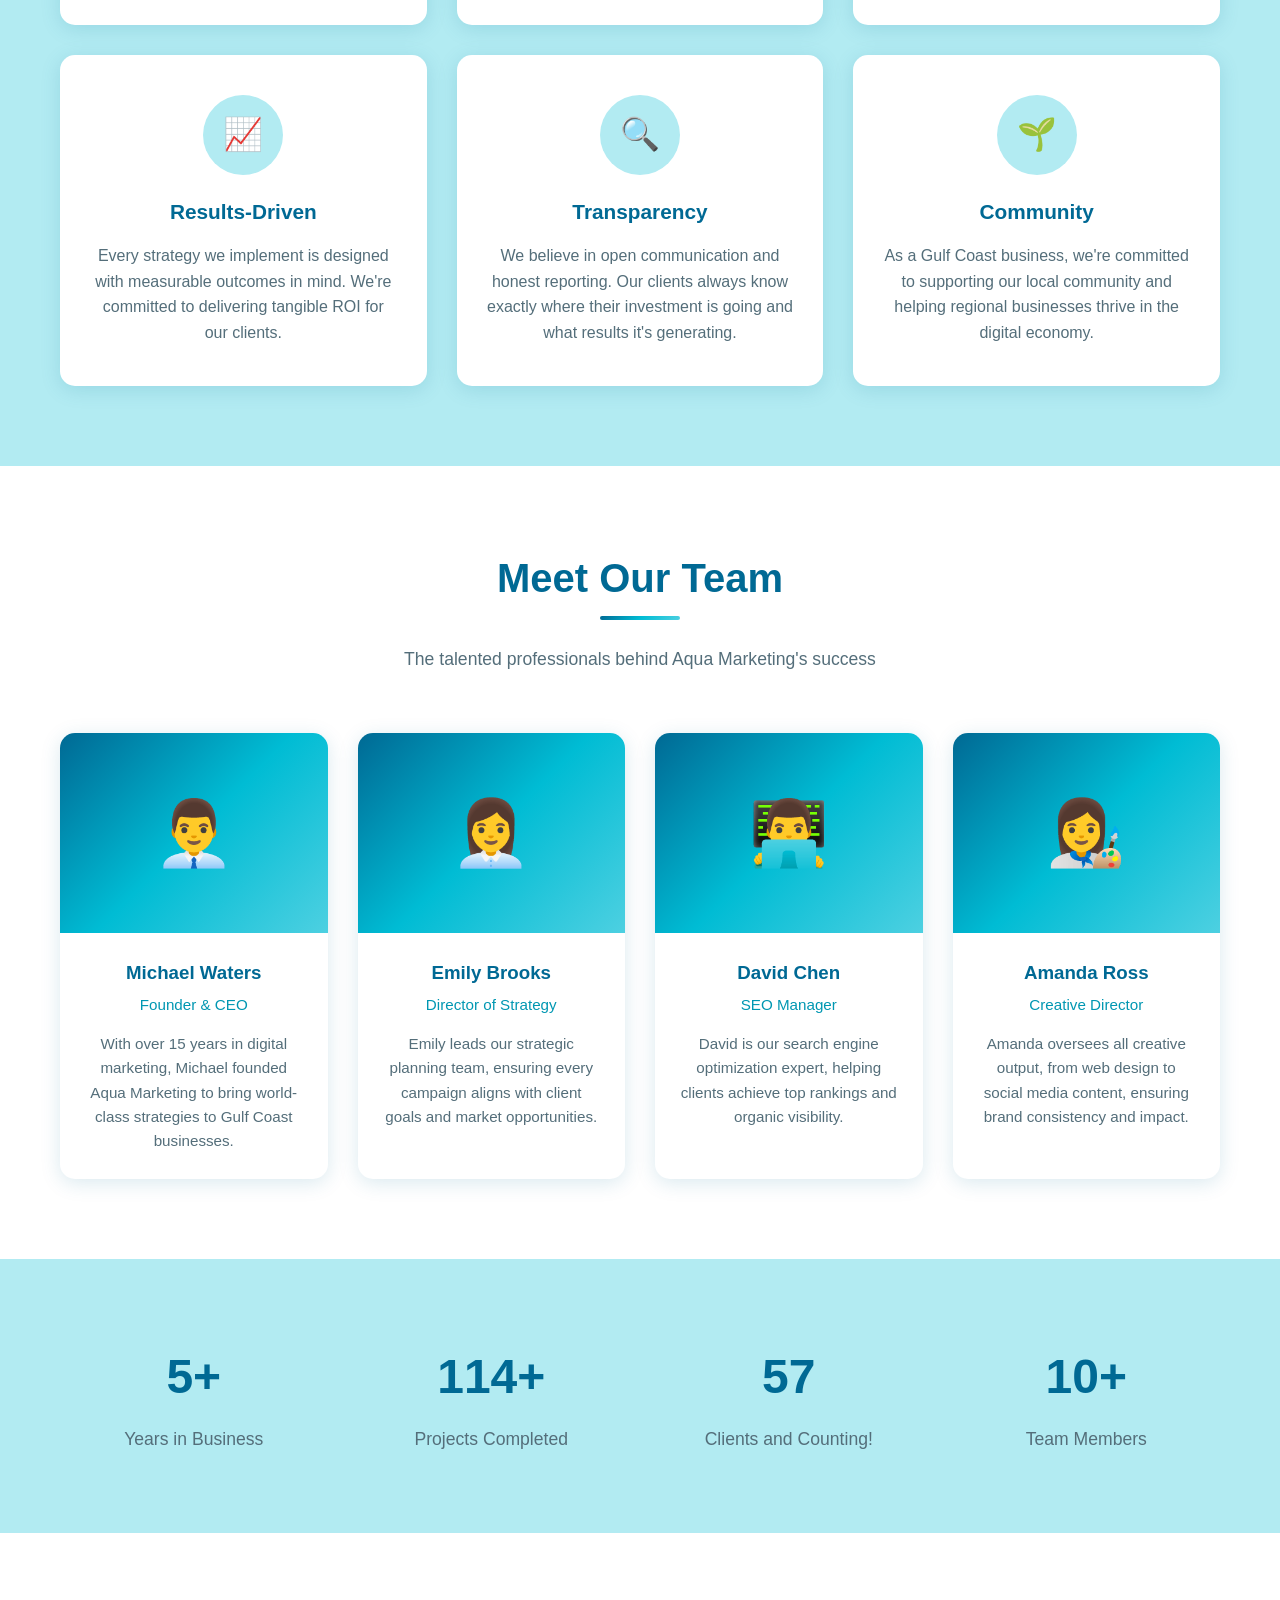
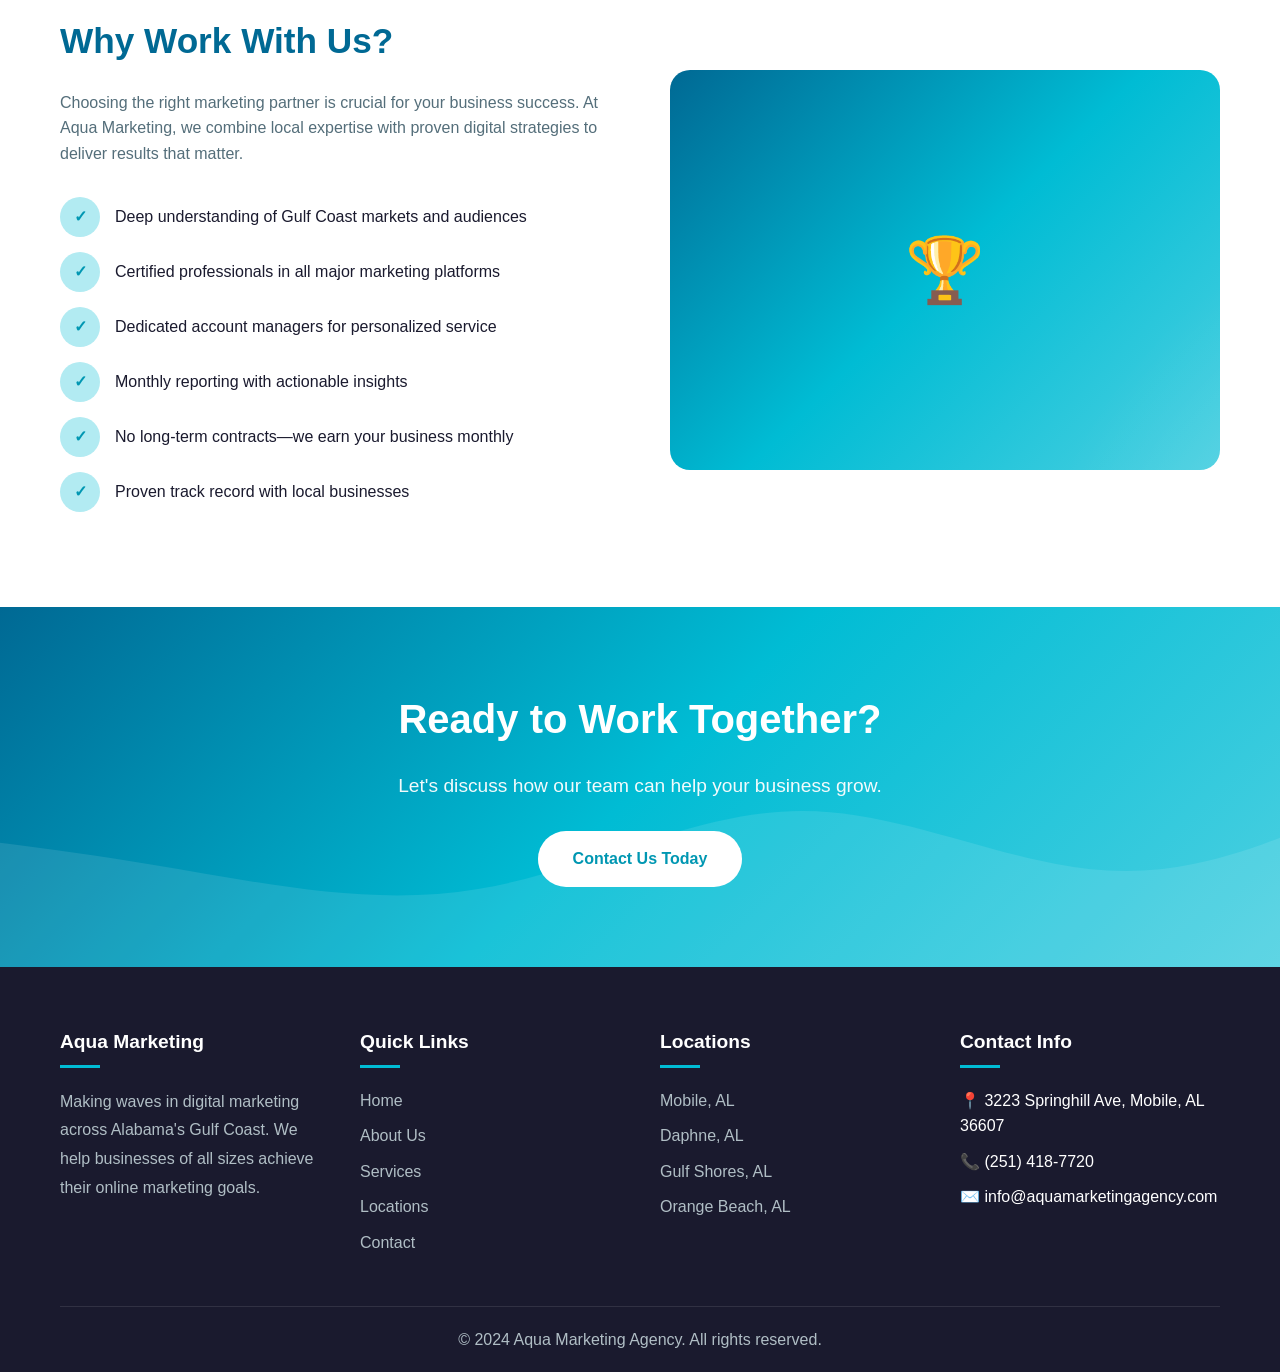
==== commit 7660488e: "feat: Update project and client counts across all pages - Changed 500+ Projects to 220+ Projects - C" ====
--- a/about.html
+++ b/about.html
@@ -202,12 +202,12 @@
                     <p>Years in Business</p>
                 </div>
                 <div class="stat-item">
-                    <h3>500+</h3>
+                    <h3>220+</h3>
                     <p>Projects Completed</p>
                 </div>
                 <div class="stat-item">
-                    <h3>150+</h3>
-                    <p>Happy Clients</p>
+                    <h3>110</h3>
+                    <p>Clients and Counting!</p>
                 </div>
                 <div class="stat-item">
                     <h3>20+</h3>
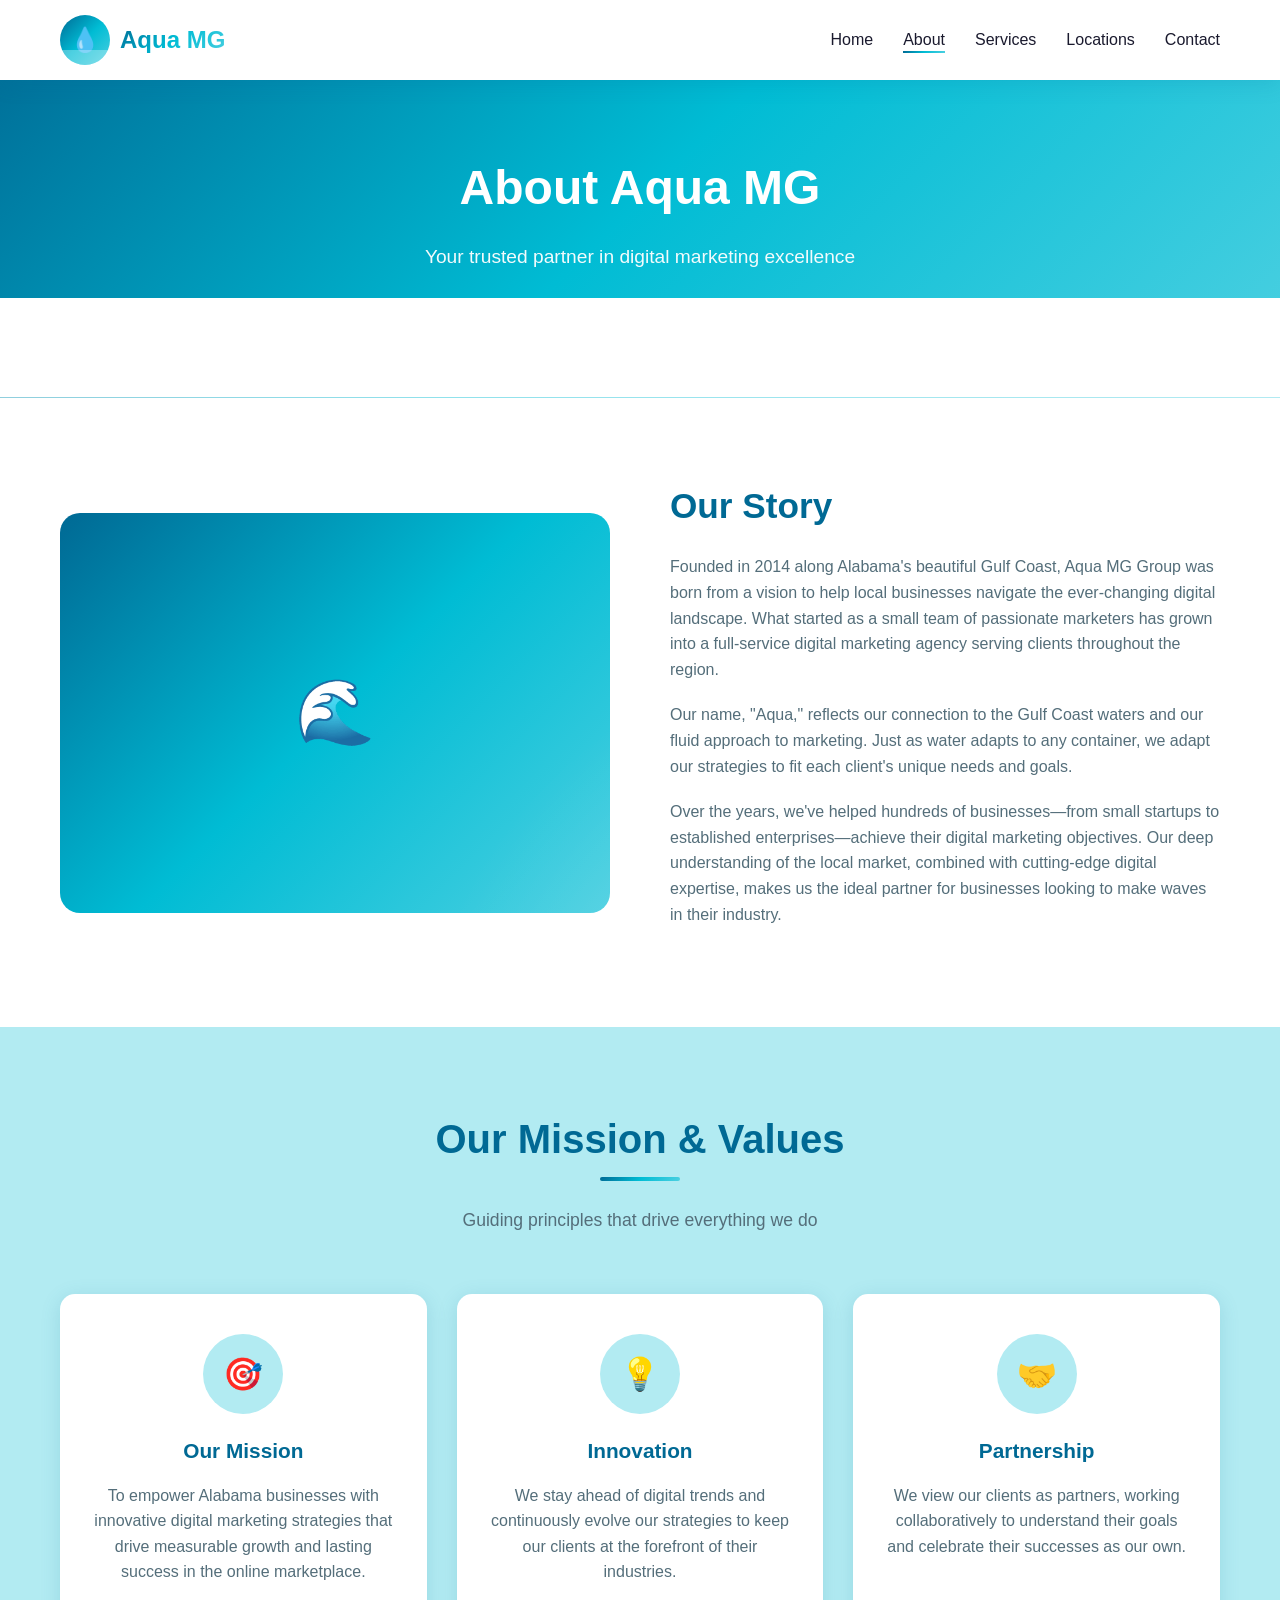
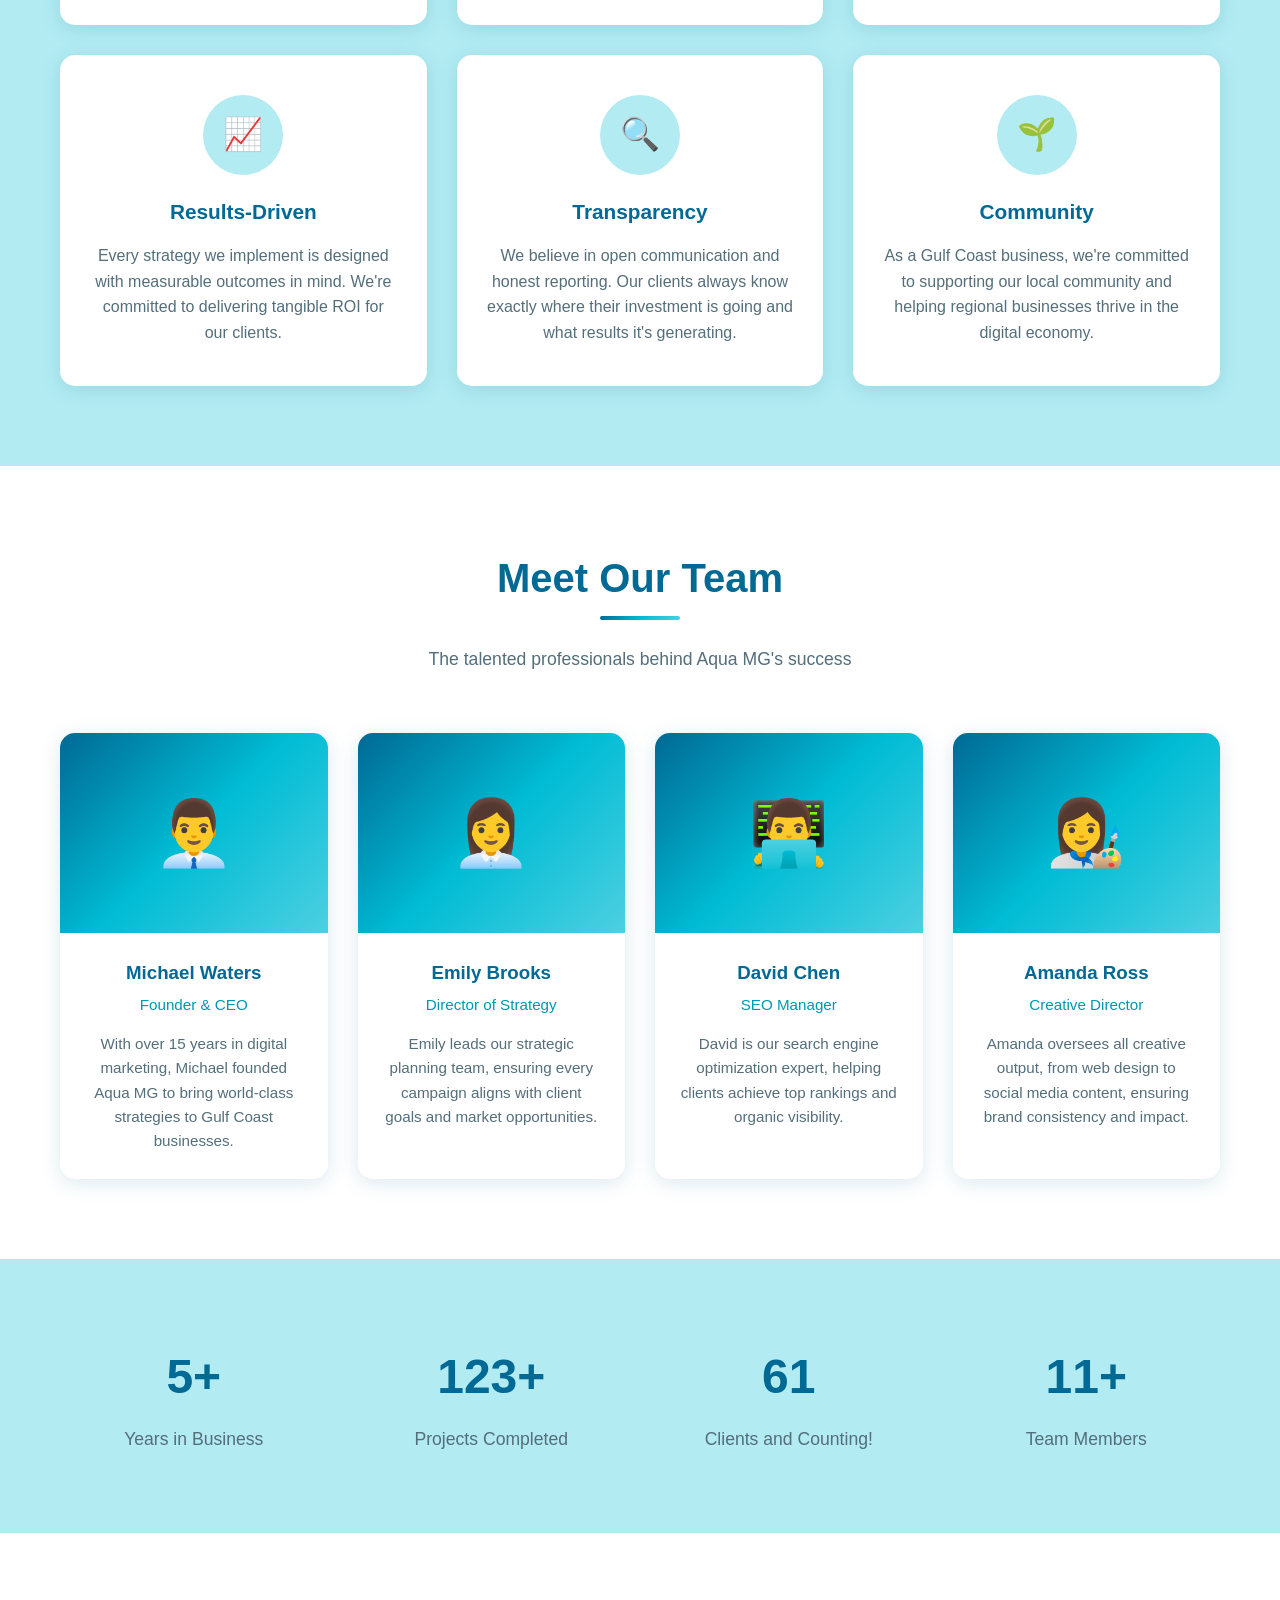
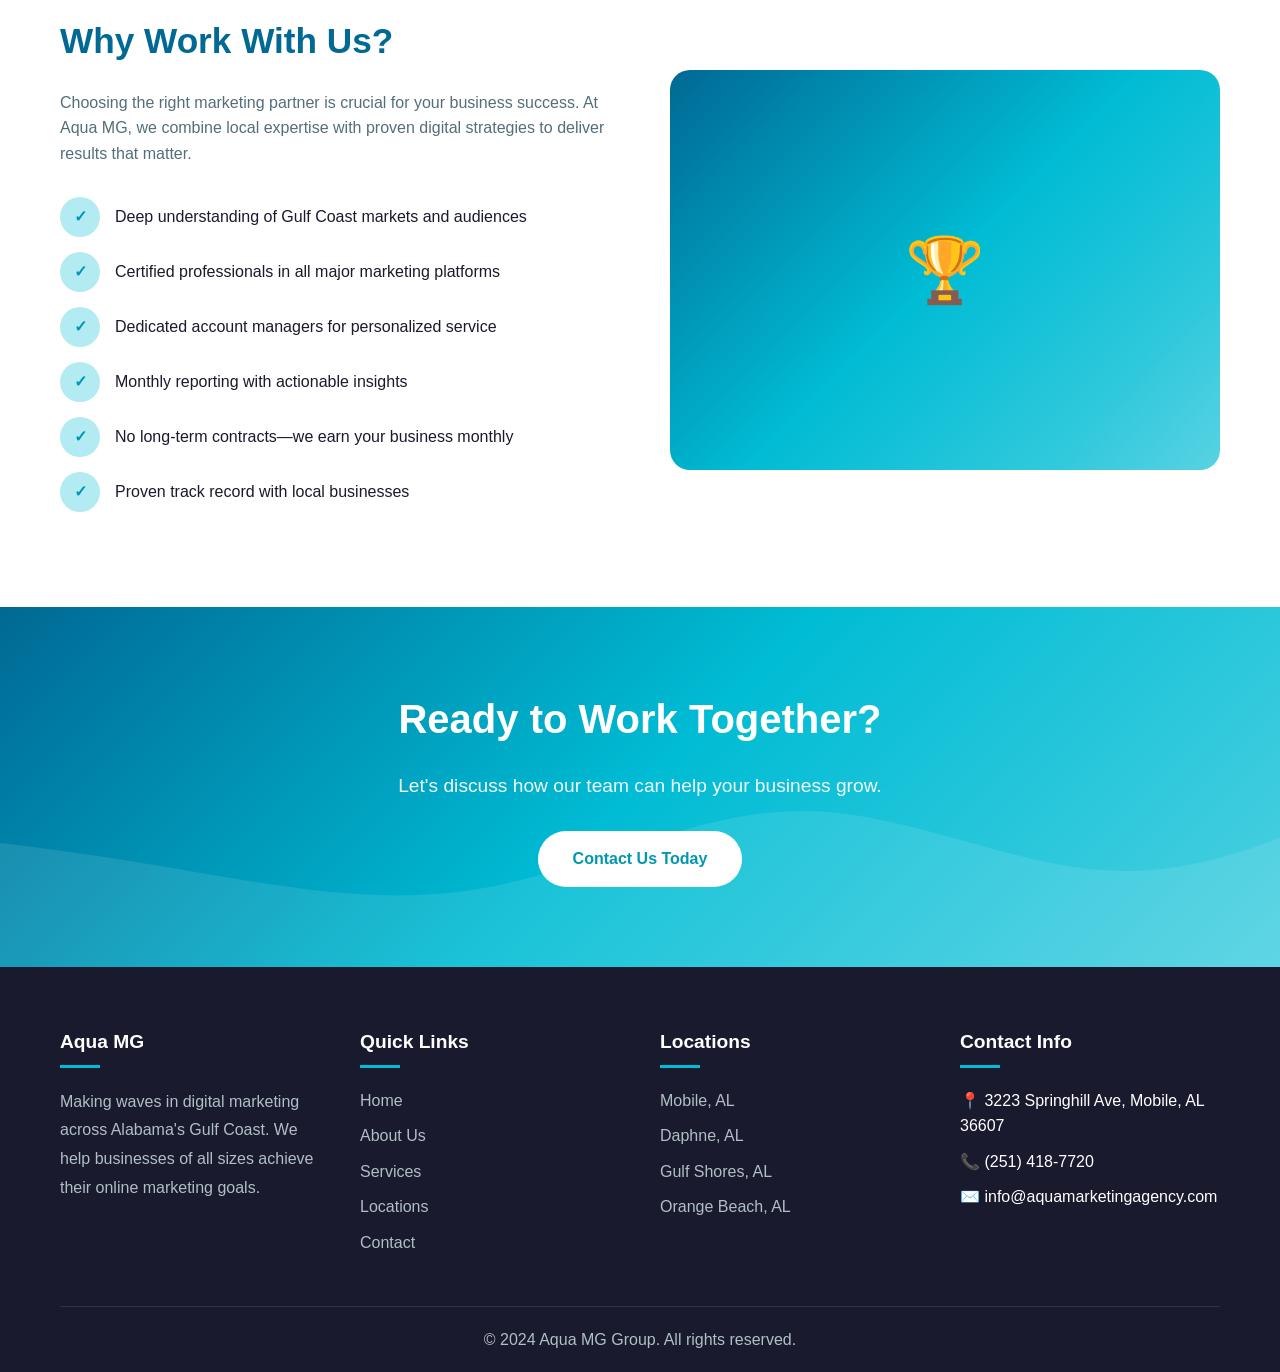
==== commit e52b6fe5: "feat: Rebrand to Aqua Marketing Group (Aqua MG) - Update company name from Aqua Marketing Agency to " ====
--- a/about.html
+++ b/about.html
@@ -6,26 +6,26 @@
     <meta http-equiv="X-UA-Compatible" content="IE=edge">
 
     <!-- Primary Meta Tags -->
-    <title>About Us | Aqua Marketing Agency - Alabama Digital Marketing Experts</title>
-    <meta name="title" content="About Us | Aqua Marketing Agency - Alabama Digital Marketing Experts">
-    <meta name="description" content="Learn about Aqua Marketing Agency, a leading digital marketing firm serving Alabama's Gulf Coast. Discover our story, mission, and the talented team behind our success.">
+    <title>About Us | Aqua MG Group - Alabama Digital Marketing Experts</title>
+    <meta name="title" content="About Us | Aqua MG Group - Alabama Digital Marketing Experts">
+    <meta name="description" content="Learn about Aqua MG Group, a leading digital marketing firm serving Alabama's Gulf Coast. Discover our story, mission, and the talented team behind our success.">
     <meta name="keywords" content="about aqua marketing, digital marketing team, Alabama marketing agency, Gulf Coast marketing experts, marketing agency history">
-    <meta name="author" content="Aqua Marketing Agency">
+    <meta name="author" content="Aqua MG Group">
     <meta name="robots" content="index, follow">
     <link rel="canonical" href="https://aquamarketingagency.com/about.html">
 
     <!-- Open Graph / Facebook -->
     <meta property="og:type" content="website">
     <meta property="og:url" content="https://aquamarketingagency.com/about.html">
-    <meta property="og:title" content="About Us | Aqua Marketing Agency">
-    <meta property="og:description" content="Learn about Aqua Marketing Agency, a leading digital marketing firm serving Alabama's Gulf Coast.">
+    <meta property="og:title" content="About Us | Aqua MG Group">
+    <meta property="og:description" content="Learn about Aqua MG Group, a leading digital marketing firm serving Alabama's Gulf Coast.">
     <meta property="og:image" content="https://aquamarketingagency.com/images/og-image.jpg">
 
     <!-- Twitter -->
     <meta property="twitter:card" content="summary_large_image">
     <meta property="twitter:url" content="https://aquamarketingagency.com/about.html">
-    <meta property="twitter:title" content="About Us | Aqua Marketing Agency">
-    <meta property="twitter:description" content="Learn about Aqua Marketing Agency, a leading digital marketing firm serving Alabama's Gulf Coast.">
+    <meta property="twitter:title" content="About Us | Aqua MG Group">
+    <meta property="twitter:description" content="Learn about Aqua MG Group, a leading digital marketing firm serving Alabama's Gulf Coast.">
 
     <!-- Stylesheet -->
     <link rel="stylesheet" href="css/style.css">
@@ -38,7 +38,7 @@
         "@type": "AboutPage",
         "mainEntity": {
             "@type": "MarketingAgency",
-            "name": "Aqua Marketing Agency",
+            "name": "Aqua MG Group",
             "description": "Full-service digital marketing agency serving Alabama's Gulf Coast region",
             "foundingDate": "2014",
             "numberOfEmployees": "15-25"
@@ -52,7 +52,7 @@
         <nav>
             <a href="index.html" class="logo">
                 <div class="logo-icon"></div>
-                <h1>Aqua Marketing</h1>
+                <h1>Aqua MG</h1>
             </a>
             <ul class="nav-links">
                 <li><a href="index.html">Home</a></li>
@@ -80,7 +80,7 @@
     <!-- Page Header -->
     <section class="page-header">
         <div class="container">
-            <h1>About Aqua Marketing</h1>
+            <h1>About Aqua MG</h1>
             <p>Your trusted partner in digital marketing excellence</p>
             <div class="breadcrumb">
                 <a href="index.html">Home</a>
@@ -99,7 +99,7 @@
                 </div>
                 <div class="about-text">
                     <h2>Our Story</h2>
-                    <p>Founded in 2014 along Alabama's beautiful Gulf Coast, Aqua Marketing Agency was born from a vision to help local businesses navigate the ever-changing digital landscape. What started as a small team of passionate marketers has grown into a full-service digital marketing agency serving clients throughout the region.</p>
+                    <p>Founded in 2014 along Alabama's beautiful Gulf Coast, Aqua MG Group was born from a vision to help local businesses navigate the ever-changing digital landscape. What started as a small team of passionate marketers has grown into a full-service digital marketing agency serving clients throughout the region.</p>
                     <p>Our name, "Aqua," reflects our connection to the Gulf Coast waters and our fluid approach to marketing. Just as water adapts to any container, we adapt our strategies to fit each client's unique needs and goals.</p>
                     <p>Over the years, we've helped hundreds of businesses—from small startups to established enterprises—achieve their digital marketing objectives. Our deep understanding of the local market, combined with cutting-edge digital expertise, makes us the ideal partner for businesses looking to make waves in their industry.</p>
                 </div>
@@ -154,7 +154,7 @@
         <div class="container">
             <div class="section-header">
                 <h2>Meet Our Team</h2>
-                <p>The talented professionals behind Aqua Marketing's success</p>
+                <p>The talented professionals behind Aqua MG's success</p>
             </div>
             <div class="team-grid">
                 <div class="team-card">
@@ -162,7 +162,7 @@
                     <div class="team-info">
                         <h3>Michael Waters</h3>
                         <p class="role">Founder & CEO</p>
-                        <p>With over 15 years in digital marketing, Michael founded Aqua Marketing to bring world-class strategies to Gulf Coast businesses.</p>
+                        <p>With over 15 years in digital marketing, Michael founded Aqua MG to bring world-class strategies to Gulf Coast businesses.</p>
                     </div>
                 </div>
                 <div class="team-card">
@@ -223,7 +223,7 @@
             <div class="about-content">
                 <div class="about-text">
                     <h2>Why Work With Us?</h2>
-                    <p>Choosing the right marketing partner is crucial for your business success. At Aqua Marketing, we combine local expertise with proven digital strategies to deliver results that matter.</p>
+                    <p>Choosing the right marketing partner is crucial for your business success. At Aqua MG, we combine local expertise with proven digital strategies to deliver results that matter.</p>
                     <div class="about-features">
                         <div class="feature-item">
                             <div class="feature-icon">✓</div>
@@ -274,7 +274,7 @@
         <div class="container">
             <div class="footer-content">
                 <div class="footer-section">
-                    <h3>Aqua Marketing</h3>
+                    <h3>Aqua MG</h3>
                     <p>Making waves in digital marketing across Alabama's Gulf Coast. We help businesses of all sizes achieve their online marketing goals.</p>
                 </div>
                 <div class="footer-section">
@@ -306,7 +306,7 @@
                 </div>
             </div>
             <div class="footer-bottom">
-                <p>&copy; 2024 Aqua Marketing Agency. All rights reserved.</p>
+                <p>&copy; 2024 Aqua MG Group. All rights reserved.</p>
             </div>
         </div>
     </footer>
--- a/css/style.css
+++ b/css/style.css
@@ -1,4 +1,4 @@
-/* Aqua Marketing Agency - Water Theme Stylesheet */
+/* Aqua Marketing Group - Water Theme Stylesheet */
 
 /* CSS Variables for Aqua Theme */
 :root {
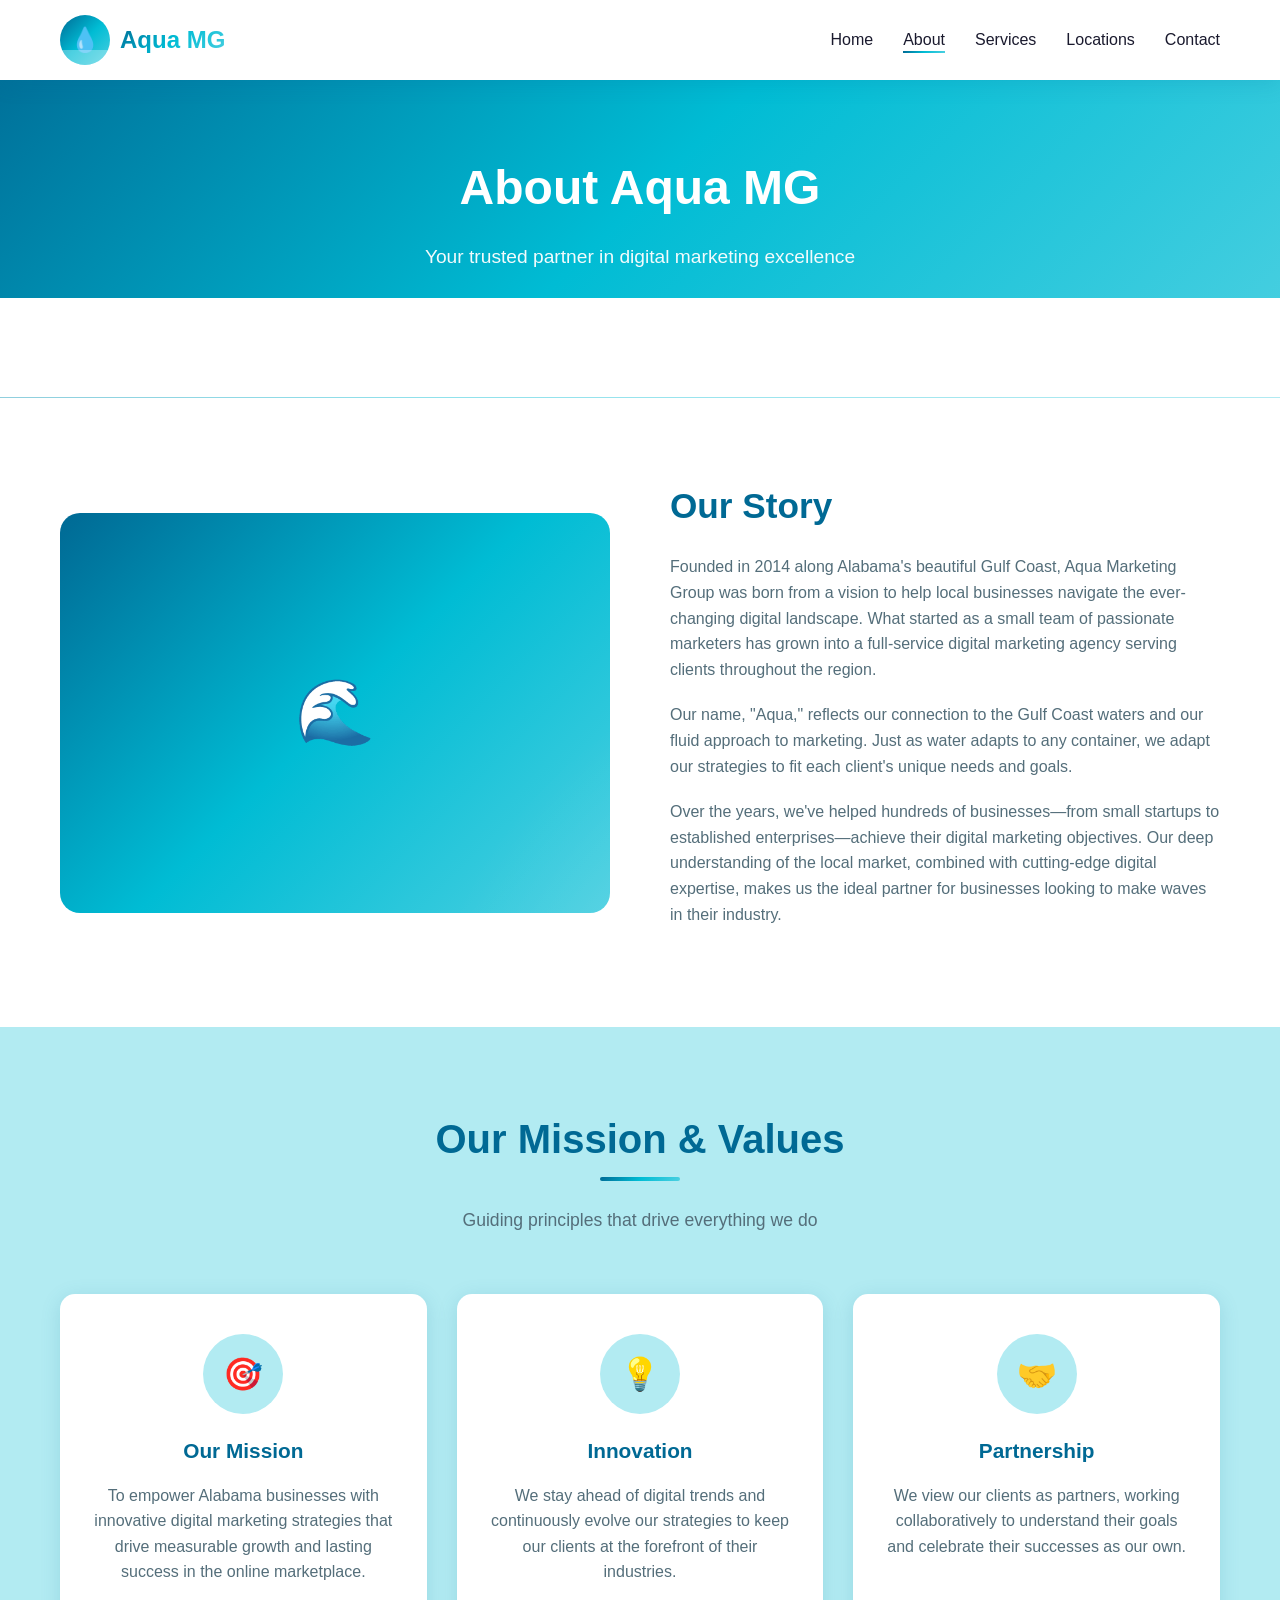
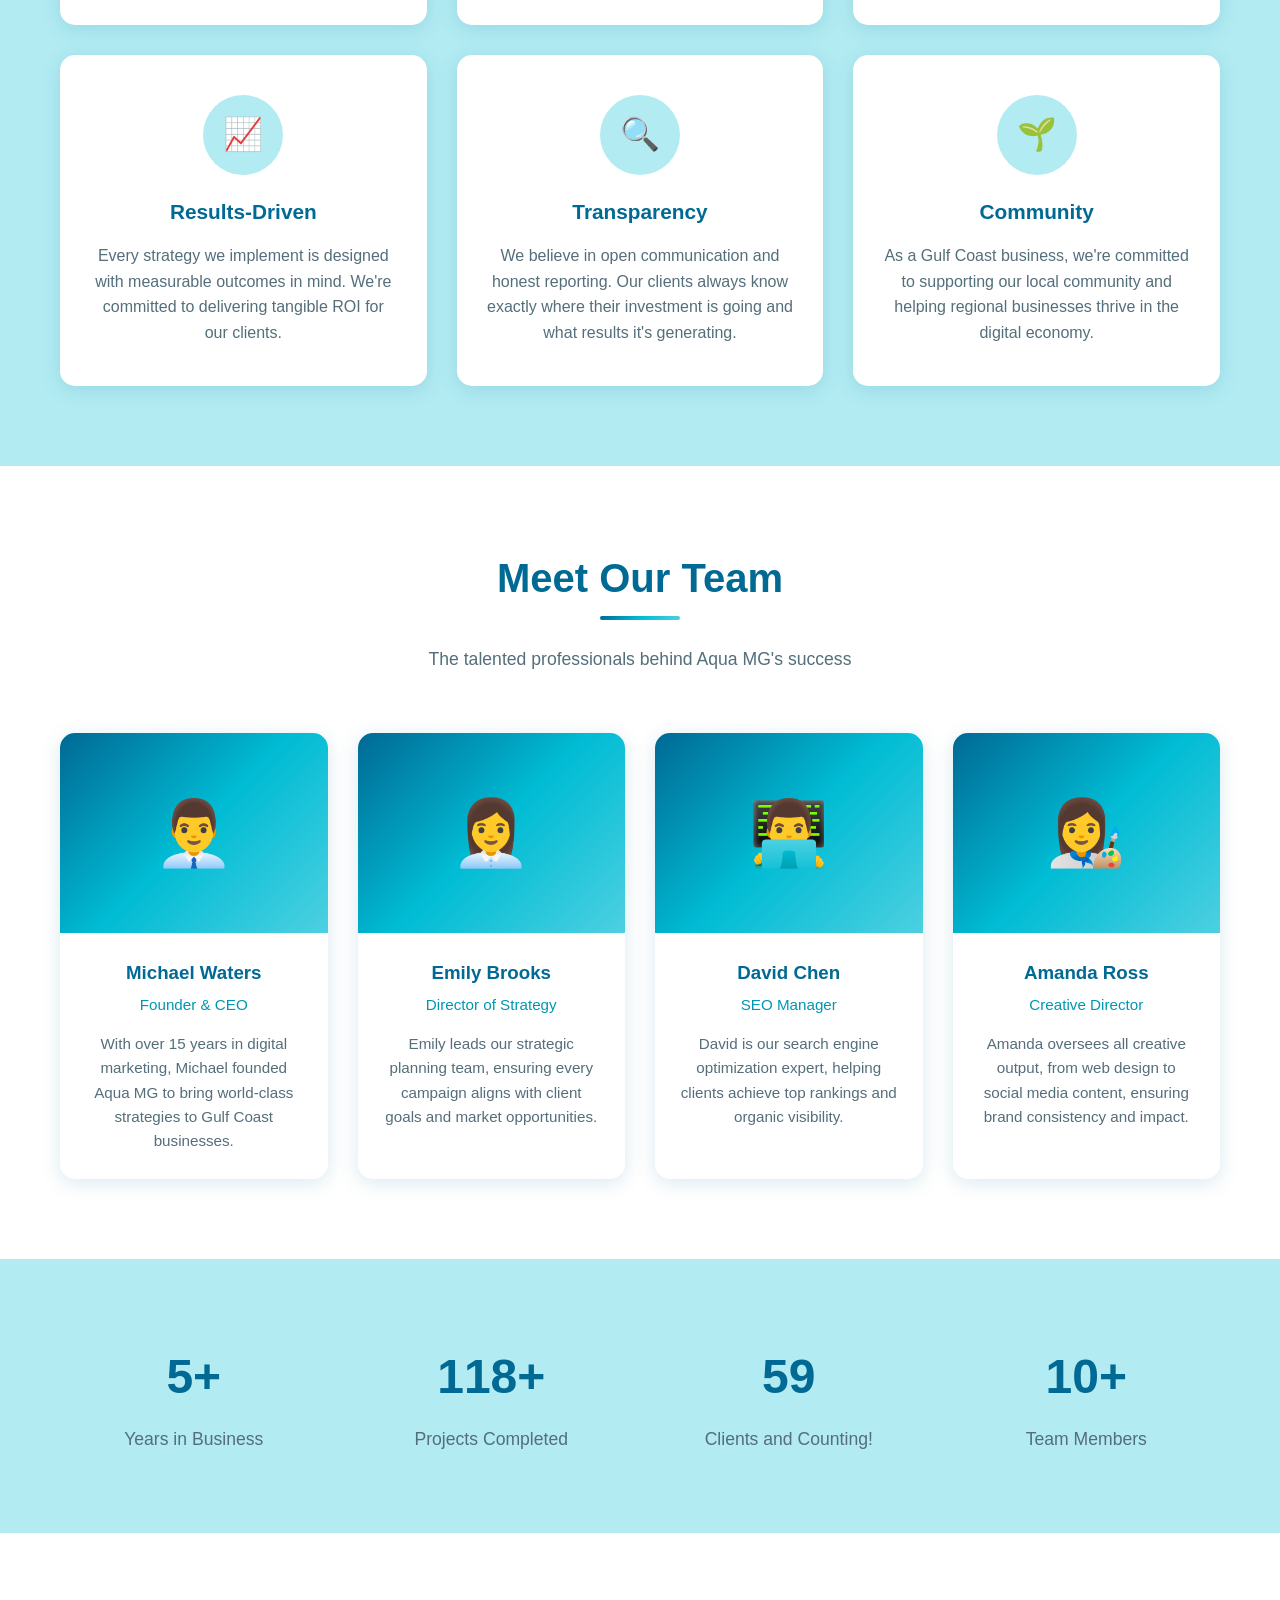
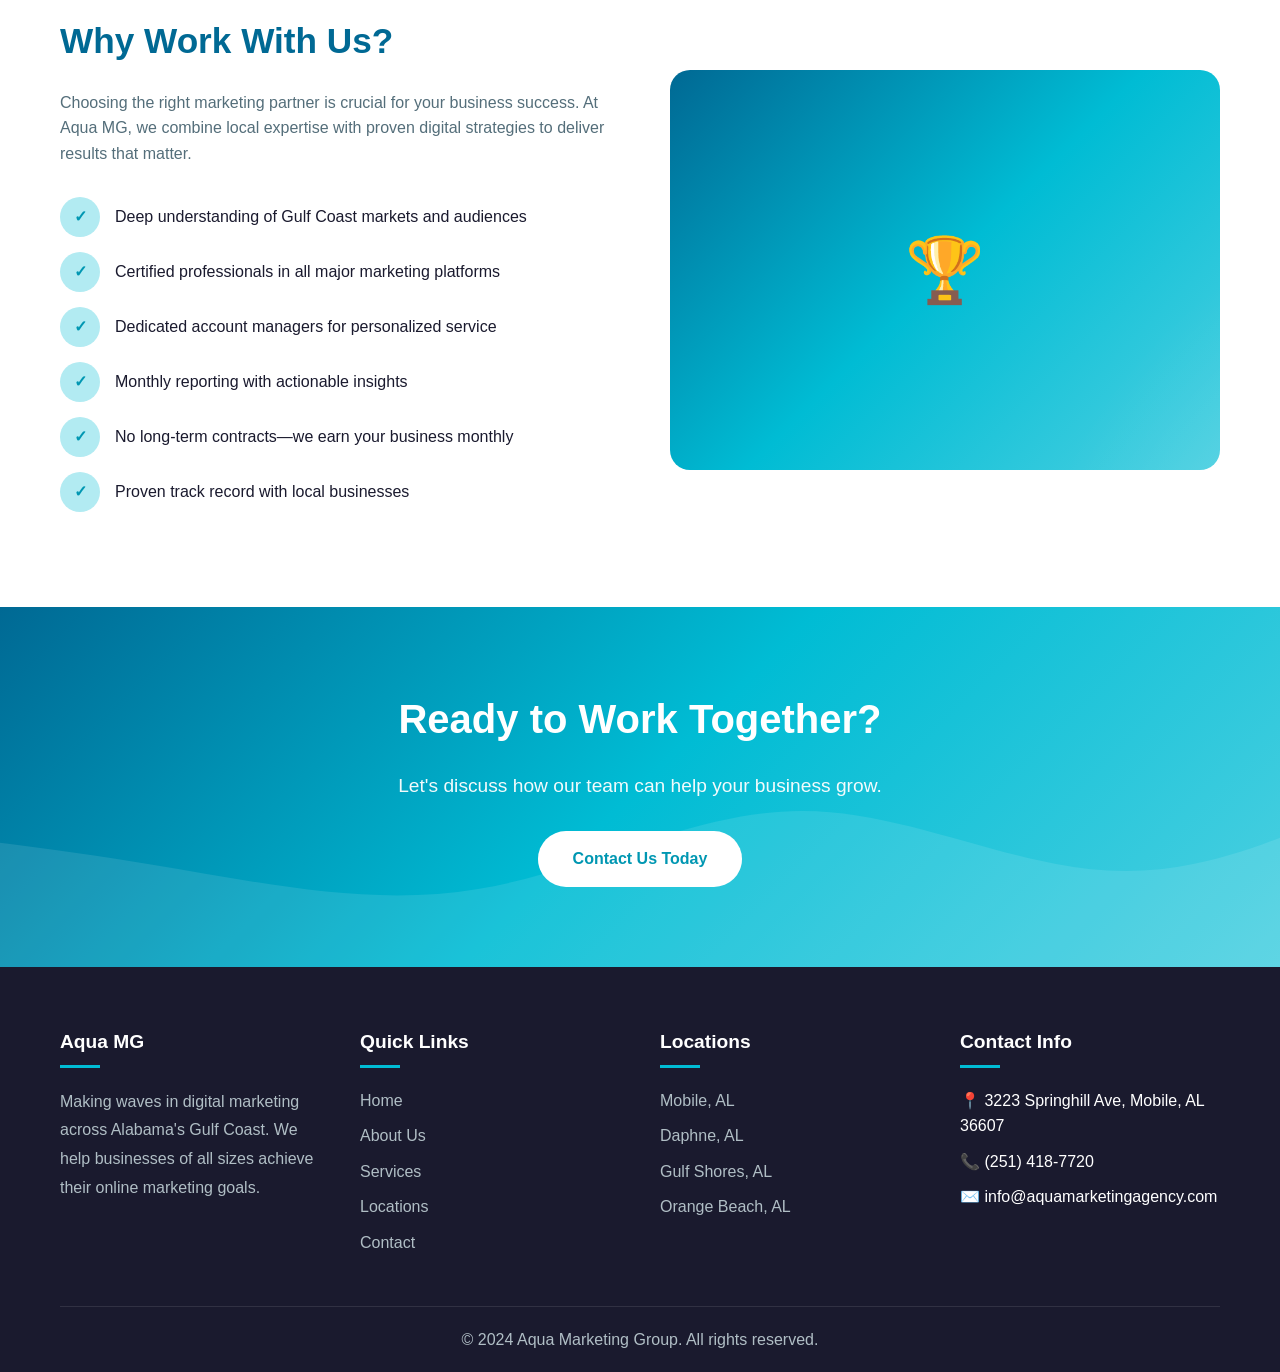
==== commit 2647e1f3: "fix: Correct company name from Aqua MG Group to Aqua Marketing Group The redundant 'Aqua MG Group' w" ====
--- a/about.html
+++ b/about.html
@@ -6,26 +6,26 @@
     <meta http-equiv="X-UA-Compatible" content="IE=edge">
 
     <!-- Primary Meta Tags -->
-    <title>About Us | Aqua MG Group - Alabama Digital Marketing Experts</title>
-    <meta name="title" content="About Us | Aqua MG Group - Alabama Digital Marketing Experts">
-    <meta name="description" content="Learn about Aqua MG Group, a leading digital marketing firm serving Alabama's Gulf Coast. Discover our story, mission, and the talented team behind our success.">
+    <title>About Us | Aqua Marketing Group - Alabama Digital Marketing Experts</title>
+    <meta name="title" content="About Us | Aqua Marketing Group - Alabama Digital Marketing Experts">
+    <meta name="description" content="Learn about Aqua Marketing Group, a leading digital marketing firm serving Alabama's Gulf Coast. Discover our story, mission, and the talented team behind our success.">
     <meta name="keywords" content="about aqua marketing, digital marketing team, Alabama marketing agency, Gulf Coast marketing experts, marketing agency history">
-    <meta name="author" content="Aqua MG Group">
+    <meta name="author" content="Aqua Marketing Group">
     <meta name="robots" content="index, follow">
     <link rel="canonical" href="https://aquamarketingagency.com/about.html">
 
     <!-- Open Graph / Facebook -->
     <meta property="og:type" content="website">
     <meta property="og:url" content="https://aquamarketingagency.com/about.html">
-    <meta property="og:title" content="About Us | Aqua MG Group">
-    <meta property="og:description" content="Learn about Aqua MG Group, a leading digital marketing firm serving Alabama's Gulf Coast.">
+    <meta property="og:title" content="About Us | Aqua Marketing Group">
+    <meta property="og:description" content="Learn about Aqua Marketing Group, a leading digital marketing firm serving Alabama's Gulf Coast.">
     <meta property="og:image" content="https://aquamarketingagency.com/images/og-image.jpg">
 
     <!-- Twitter -->
     <meta property="twitter:card" content="summary_large_image">
     <meta property="twitter:url" content="https://aquamarketingagency.com/about.html">
-    <meta property="twitter:title" content="About Us | Aqua MG Group">
-    <meta property="twitter:description" content="Learn about Aqua MG Group, a leading digital marketing firm serving Alabama's Gulf Coast.">
+    <meta property="twitter:title" content="About Us | Aqua Marketing Group">
+    <meta property="twitter:description" content="Learn about Aqua Marketing Group, a leading digital marketing firm serving Alabama's Gulf Coast.">
 
     <!-- Stylesheet -->
     <link rel="stylesheet" href="css/style.css">
@@ -38,7 +38,7 @@
         "@type": "AboutPage",
         "mainEntity": {
             "@type": "MarketingAgency",
-            "name": "Aqua MG Group",
+            "name": "Aqua Marketing Group",
             "description": "Full-service digital marketing agency serving Alabama's Gulf Coast region",
             "foundingDate": "2014",
             "numberOfEmployees": "15-25"
@@ -99,7 +99,7 @@
                 </div>
                 <div class="about-text">
                     <h2>Our Story</h2>
-                    <p>Founded in 2014 along Alabama's beautiful Gulf Coast, Aqua MG Group was born from a vision to help local businesses navigate the ever-changing digital landscape. What started as a small team of passionate marketers has grown into a full-service digital marketing agency serving clients throughout the region.</p>
+                    <p>Founded in 2014 along Alabama's beautiful Gulf Coast, Aqua Marketing Group was born from a vision to help local businesses navigate the ever-changing digital landscape. What started as a small team of passionate marketers has grown into a full-service digital marketing agency serving clients throughout the region.</p>
                     <p>Our name, "Aqua," reflects our connection to the Gulf Coast waters and our fluid approach to marketing. Just as water adapts to any container, we adapt our strategies to fit each client's unique needs and goals.</p>
                     <p>Over the years, we've helped hundreds of businesses—from small startups to established enterprises—achieve their digital marketing objectives. Our deep understanding of the local market, combined with cutting-edge digital expertise, makes us the ideal partner for businesses looking to make waves in their industry.</p>
                 </div>
@@ -306,7 +306,7 @@
                 </div>
             </div>
             <div class="footer-bottom">
-                <p>&copy; 2024 Aqua MG Group. All rights reserved.</p>
+                <p>&copy; 2024 Aqua Marketing Group. All rights reserved.</p>
             </div>
         </div>
     </footer>
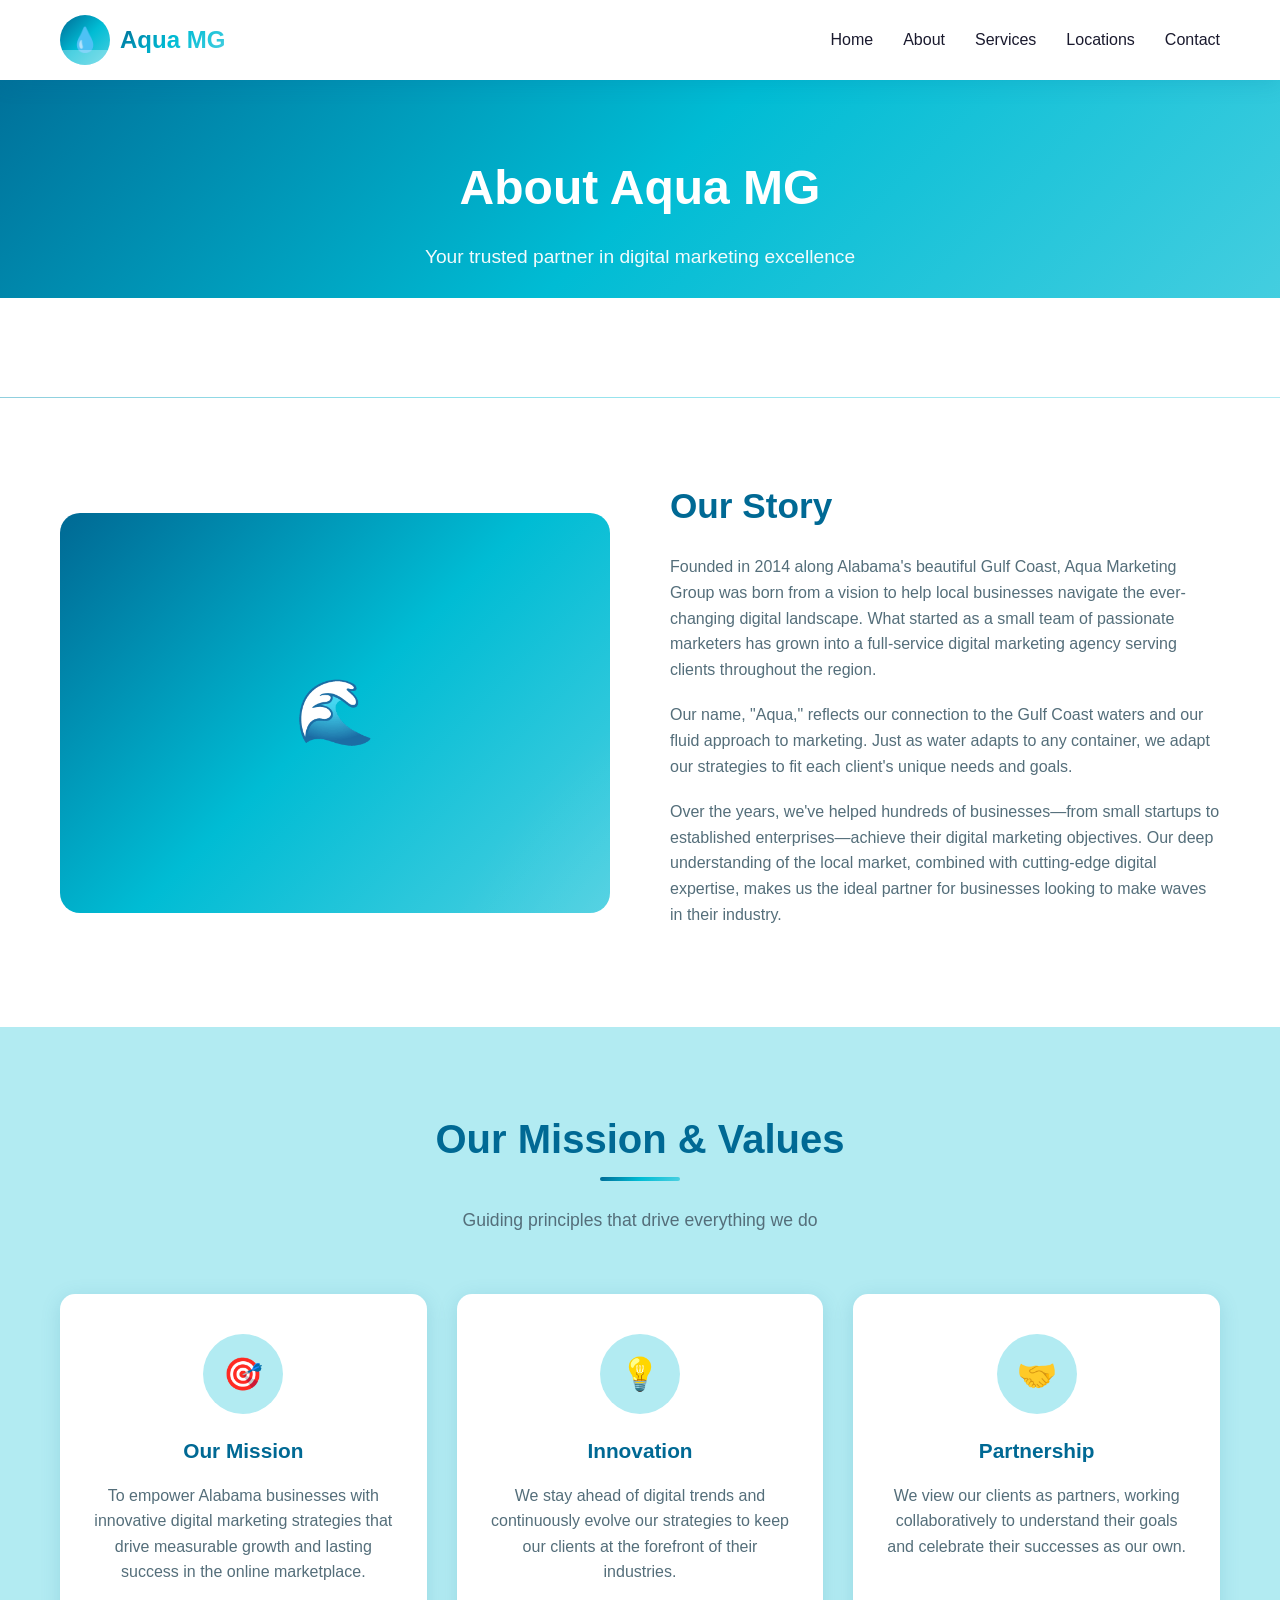
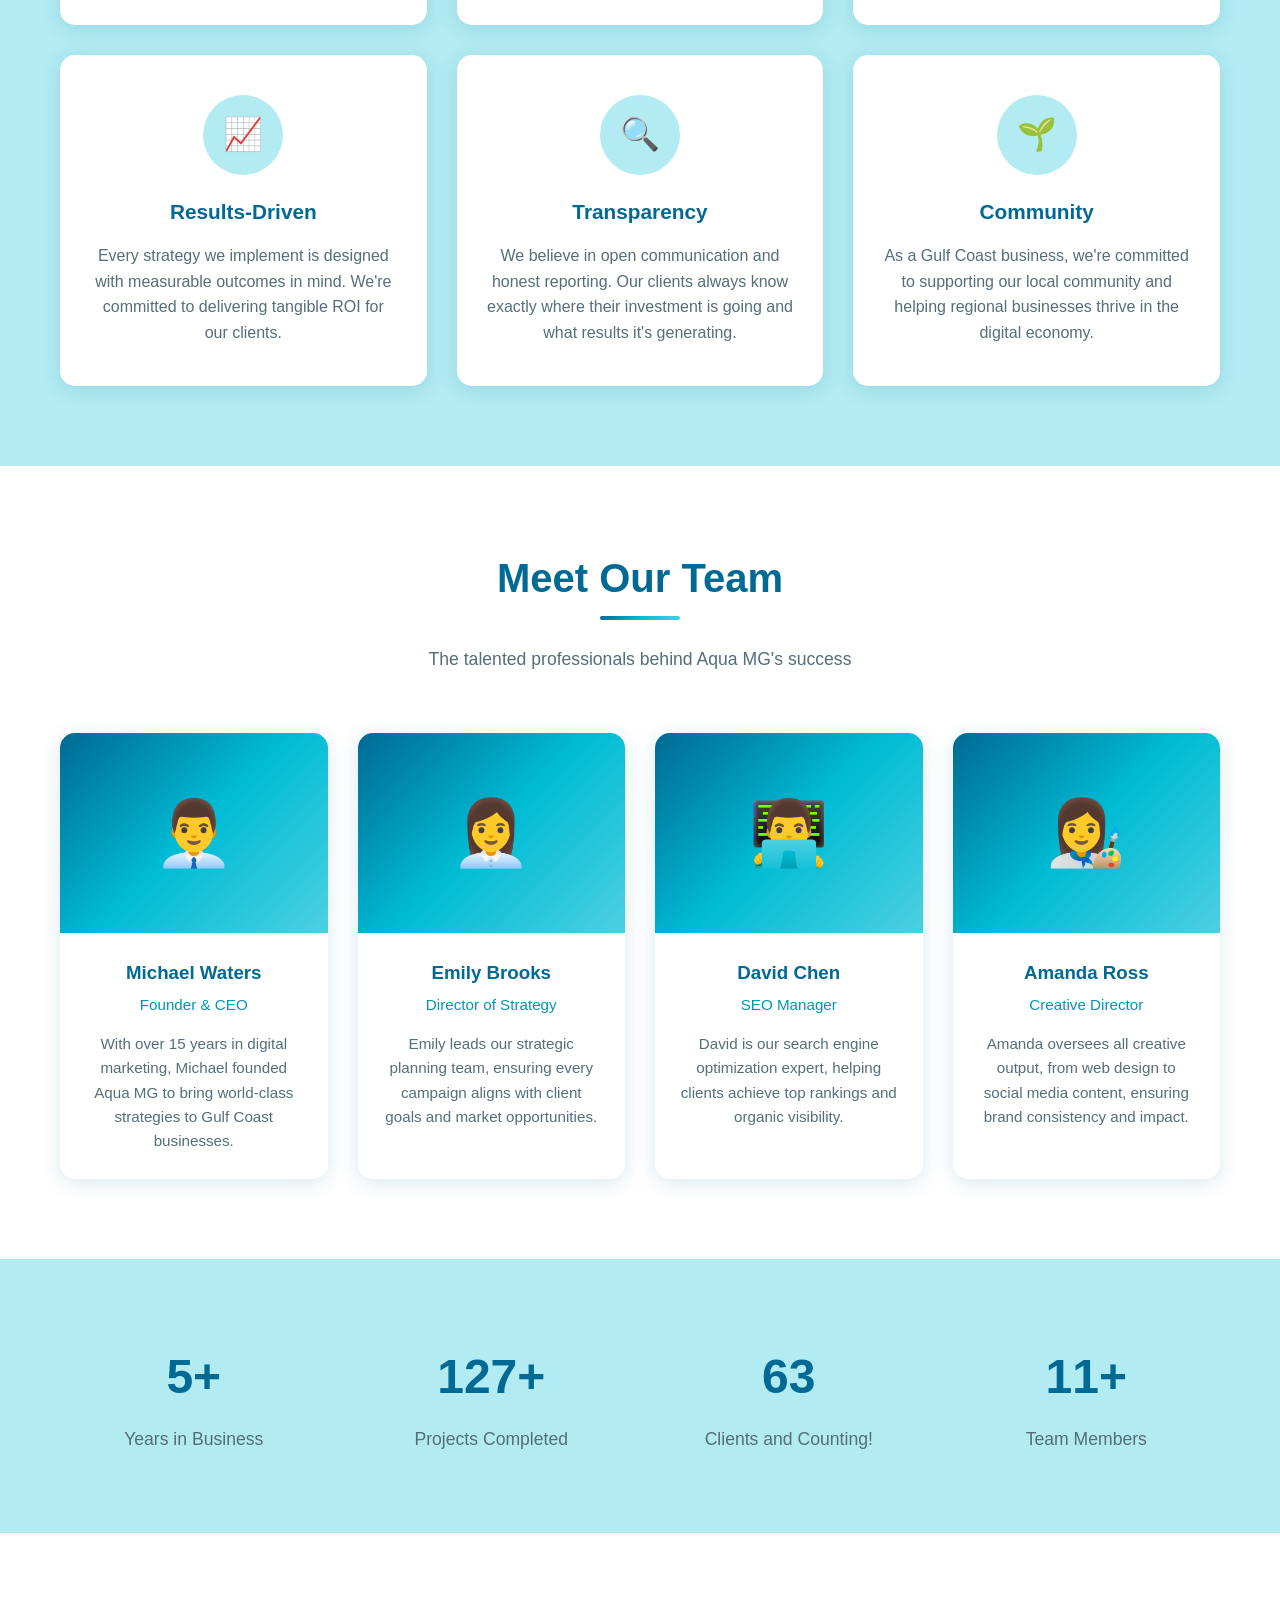
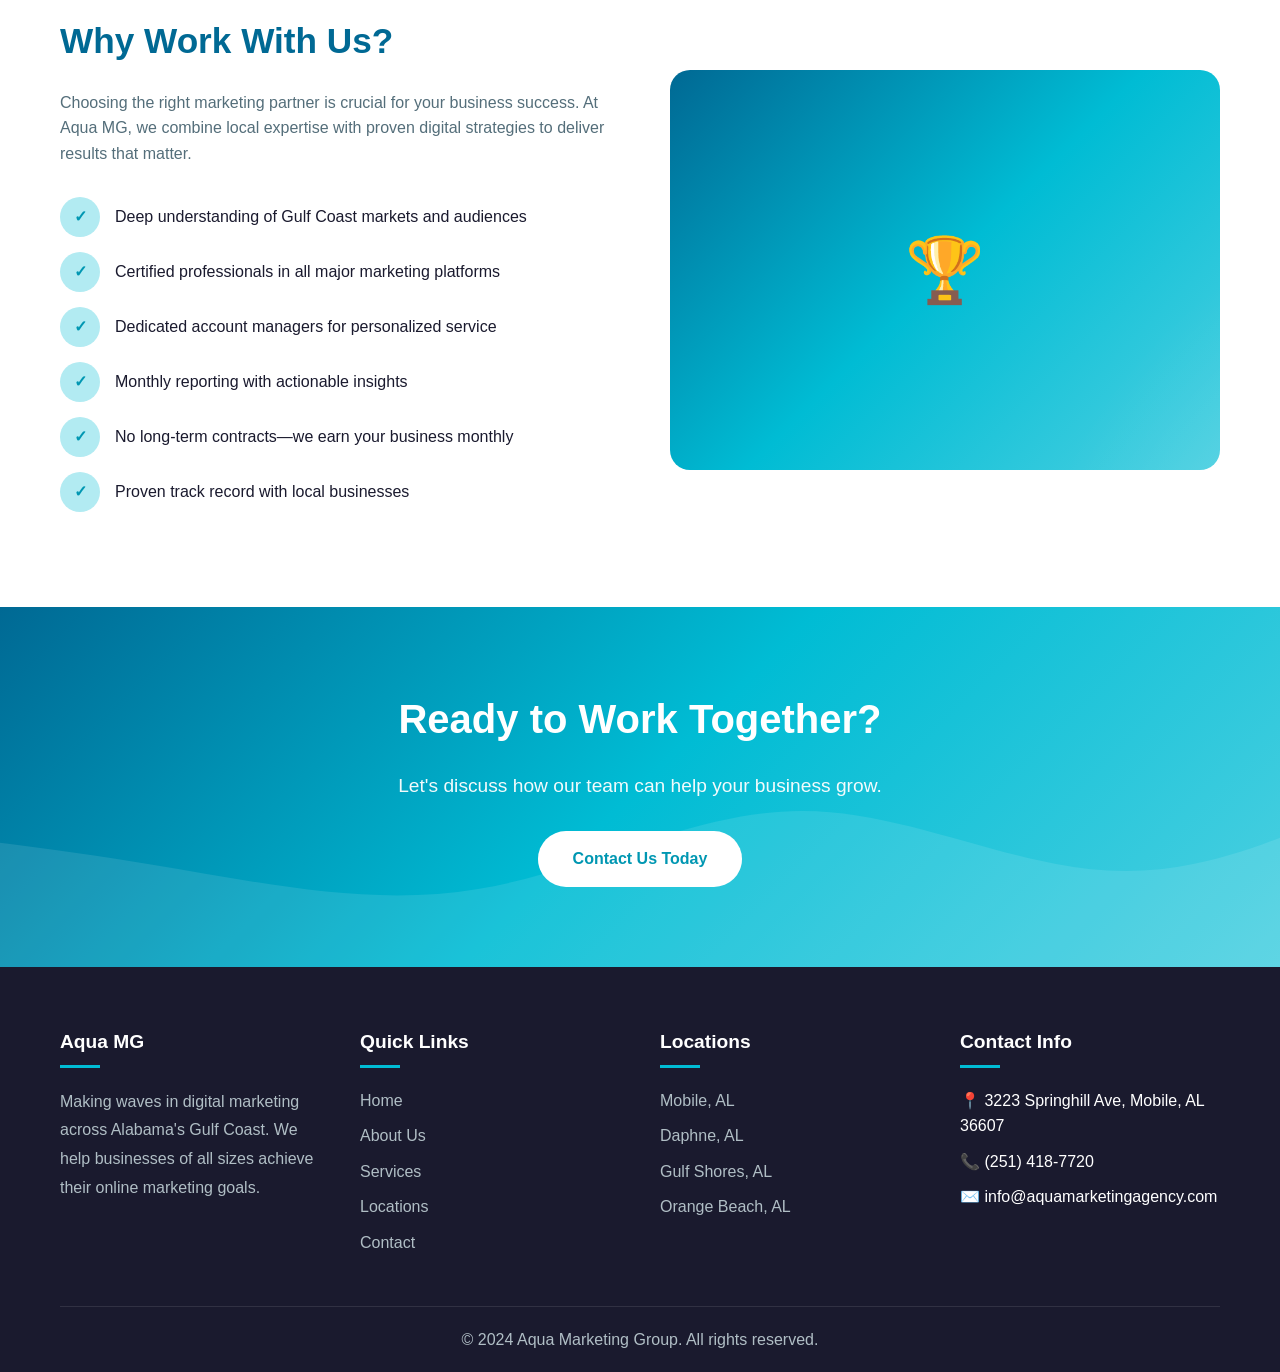
==== commit 7d310ca6: "feat: Remove .html extension from all URLs - Update all internal href links to use clean URLs withou" ====
--- a/about.html
+++ b/about.html
@@ -12,18 +12,18 @@
     <meta name="keywords" content="about aqua marketing, digital marketing team, Alabama marketing agency, Gulf Coast marketing experts, marketing agency history">
     <meta name="author" content="Aqua Marketing Group">
     <meta name="robots" content="index, follow">
-    <link rel="canonical" href="https://aquamarketingagency.com/about.html">
+    <link rel="canonical" href="https://aquamarketingagency.com/about">
 
     <!-- Open Graph / Facebook -->
     <meta property="og:type" content="website">
-    <meta property="og:url" content="https://aquamarketingagency.com/about.html">
+    <meta property="og:url" content="https://aquamarketingagency.com/about">
     <meta property="og:title" content="About Us | Aqua Marketing Group">
     <meta property="og:description" content="Learn about Aqua Marketing Group, a leading digital marketing firm serving Alabama's Gulf Coast.">
     <meta property="og:image" content="https://aquamarketingagency.com/images/og-image.jpg">
 
     <!-- Twitter -->
     <meta property="twitter:card" content="summary_large_image">
-    <meta property="twitter:url" content="https://aquamarketingagency.com/about.html">
+    <meta property="twitter:url" content="https://aquamarketingagency.com/about">
     <meta property="twitter:title" content="About Us | Aqua Marketing Group">
     <meta property="twitter:description" content="Learn about Aqua Marketing Group, a leading digital marketing firm serving Alabama's Gulf Coast.">
 
@@ -50,24 +50,24 @@
     <!-- Header -->
     <header>
         <nav>
-            <a href="index.html" class="logo">
+            <a href="/" class="logo">
                 <div class="logo-icon"></div>
                 <h1>Aqua MG</h1>
             </a>
             <ul class="nav-links">
-                <li><a href="index.html">Home</a></li>
-                <li><a href="about.html" class="active">About</a></li>
-                <li><a href="services.html">Services</a></li>
+                <li><a href="/">Home</a></li>
+                <li><a href="about" class="active">About</a></li>
+                <li><a href="services">Services</a></li>
                 <li class="dropdown">
-                    <a href="locations.html">Locations</a>
+                    <a href="locations">Locations</a>
                     <div class="dropdown-content">
-                        <a href="mobile-marketing-agency.html">Mobile, AL</a>
-                        <a href="daphne-marketing-agency.html">Daphne, AL</a>
-                        <a href="gulf-shores-marketing-agency.html">Gulf Shores, AL</a>
-                        <a href="orange-beach-marketing-agency.html">Orange Beach, AL</a>
+                        <a href="mobile-marketing-agency">Mobile, AL</a>
+                        <a href="daphne-marketing-agency">Daphne, AL</a>
+                        <a href="gulf-shores-marketing-agency">Gulf Shores, AL</a>
+                        <a href="orange-beach-marketing-agency">Orange Beach, AL</a>
                     </div>
                 </li>
-                <li><a href="contact.html">Contact</a></li>
+                <li><a href="contact">Contact</a></li>
             </ul>
             <div class="menu-toggle">
                 <span></span>
@@ -83,7 +83,7 @@
             <h1>About Aqua MG</h1>
             <p>Your trusted partner in digital marketing excellence</p>
             <div class="breadcrumb">
-                <a href="index.html">Home</a>
+                <a href="/">Home</a>
                 <span>/</span>
                 <span>About Us</span>
             </div>
@@ -264,7 +264,7 @@
             <div class="cta-content">
                 <h2>Ready to Work Together?</h2>
                 <p>Let's discuss how our team can help your business grow.</p>
-                <a href="contact.html" class="btn btn-primary">Contact Us Today</a>
+                <a href="contact" class="btn btn-primary">Contact Us Today</a>
             </div>
         </div>
     </section>
@@ -280,20 +280,20 @@
                 <div class="footer-section">
                     <h3>Quick Links</h3>
                     <ul>
-                        <li><a href="index.html">Home</a></li>
-                        <li><a href="about.html">About Us</a></li>
-                        <li><a href="services.html">Services</a></li>
-                        <li><a href="locations.html">Locations</a></li>
-                        <li><a href="contact.html">Contact</a></li>
+                        <li><a href="/">Home</a></li>
+                        <li><a href="about">About Us</a></li>
+                        <li><a href="services">Services</a></li>
+                        <li><a href="locations">Locations</a></li>
+                        <li><a href="contact">Contact</a></li>
                     </ul>
                 </div>
                 <div class="footer-section">
                     <h3>Locations</h3>
                     <ul>
-                        <li><a href="mobile-marketing-agency.html">Mobile, AL</a></li>
-                        <li><a href="daphne-marketing-agency.html">Daphne, AL</a></li>
-                        <li><a href="gulf-shores-marketing-agency.html">Gulf Shores, AL</a></li>
-                        <li><a href="orange-beach-marketing-agency.html">Orange Beach, AL</a></li>
+                        <li><a href="mobile-marketing-agency">Mobile, AL</a></li>
+                        <li><a href="daphne-marketing-agency">Daphne, AL</a></li>
+                        <li><a href="gulf-shores-marketing-agency">Gulf Shores, AL</a></li>
+                        <li><a href="orange-beach-marketing-agency">Orange Beach, AL</a></li>
                     </ul>
                 </div>
                 <div class="footer-section">
--- a/css/style.css
+++ b/css/style.css
@@ -474,6 +474,14 @@
     animation: pulse 3s ease-in-out infinite;
 }
 
+.about-img {
+    width: 100%;
+    height: 400px;
+    object-fit: cover;
+    border-radius: 20px;
+    box-shadow: var(--shadow);
+}
+
 @keyframes pulse {
     0%, 100% { transform: translate(-50%, -50%) scale(1); }
     50% { transform: translate(-50%, -50%) scale(1.1); }
@@ -544,6 +552,12 @@
     overflow: hidden;
 }
 
+.location-image img {
+    width: 100%;
+    height: 100%;
+    object-fit: cover;
+}
+
 .location-image::after {
     content: "";
     position: absolute;
@@ -552,6 +566,7 @@
     width: 100%;
     height: 50%;
     background: linear-gradient(to top, rgba(0,0,0,0.3), transparent);
+    pointer-events: none;
 }
 
 .location-info {
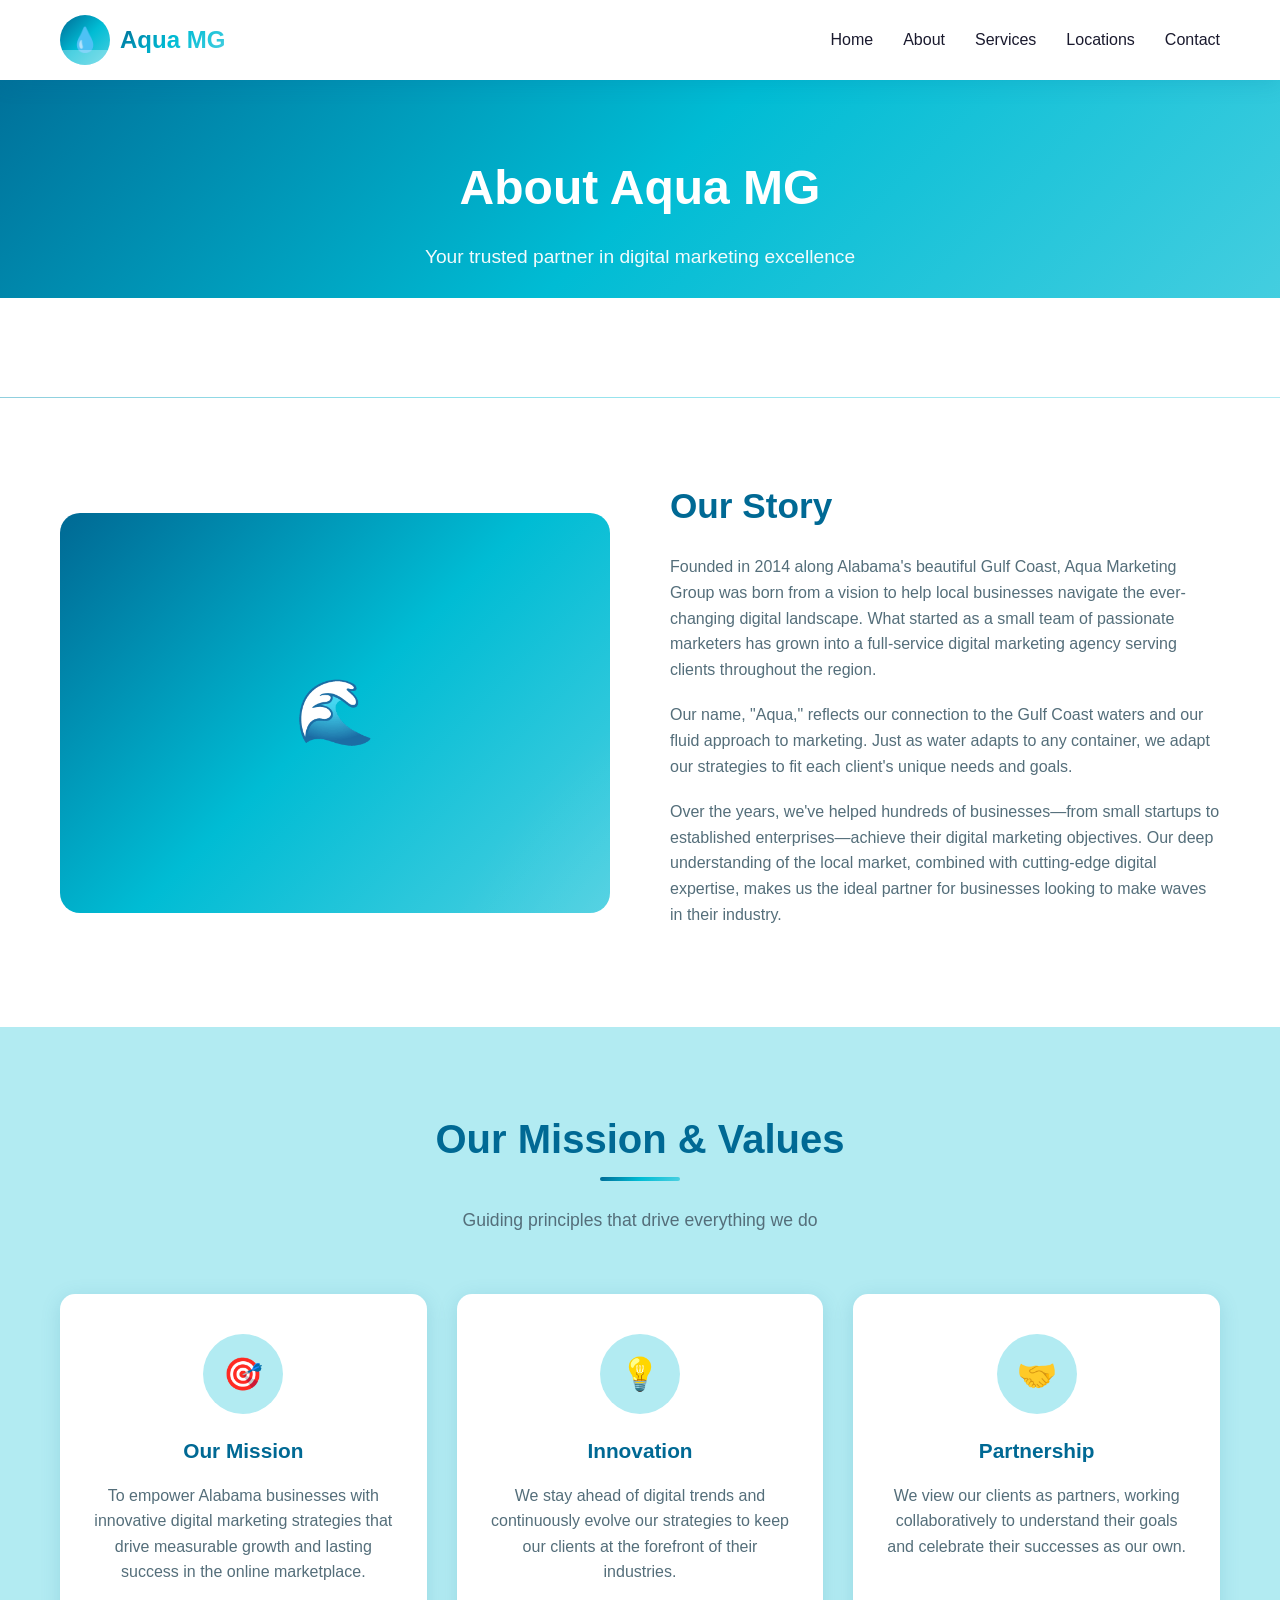
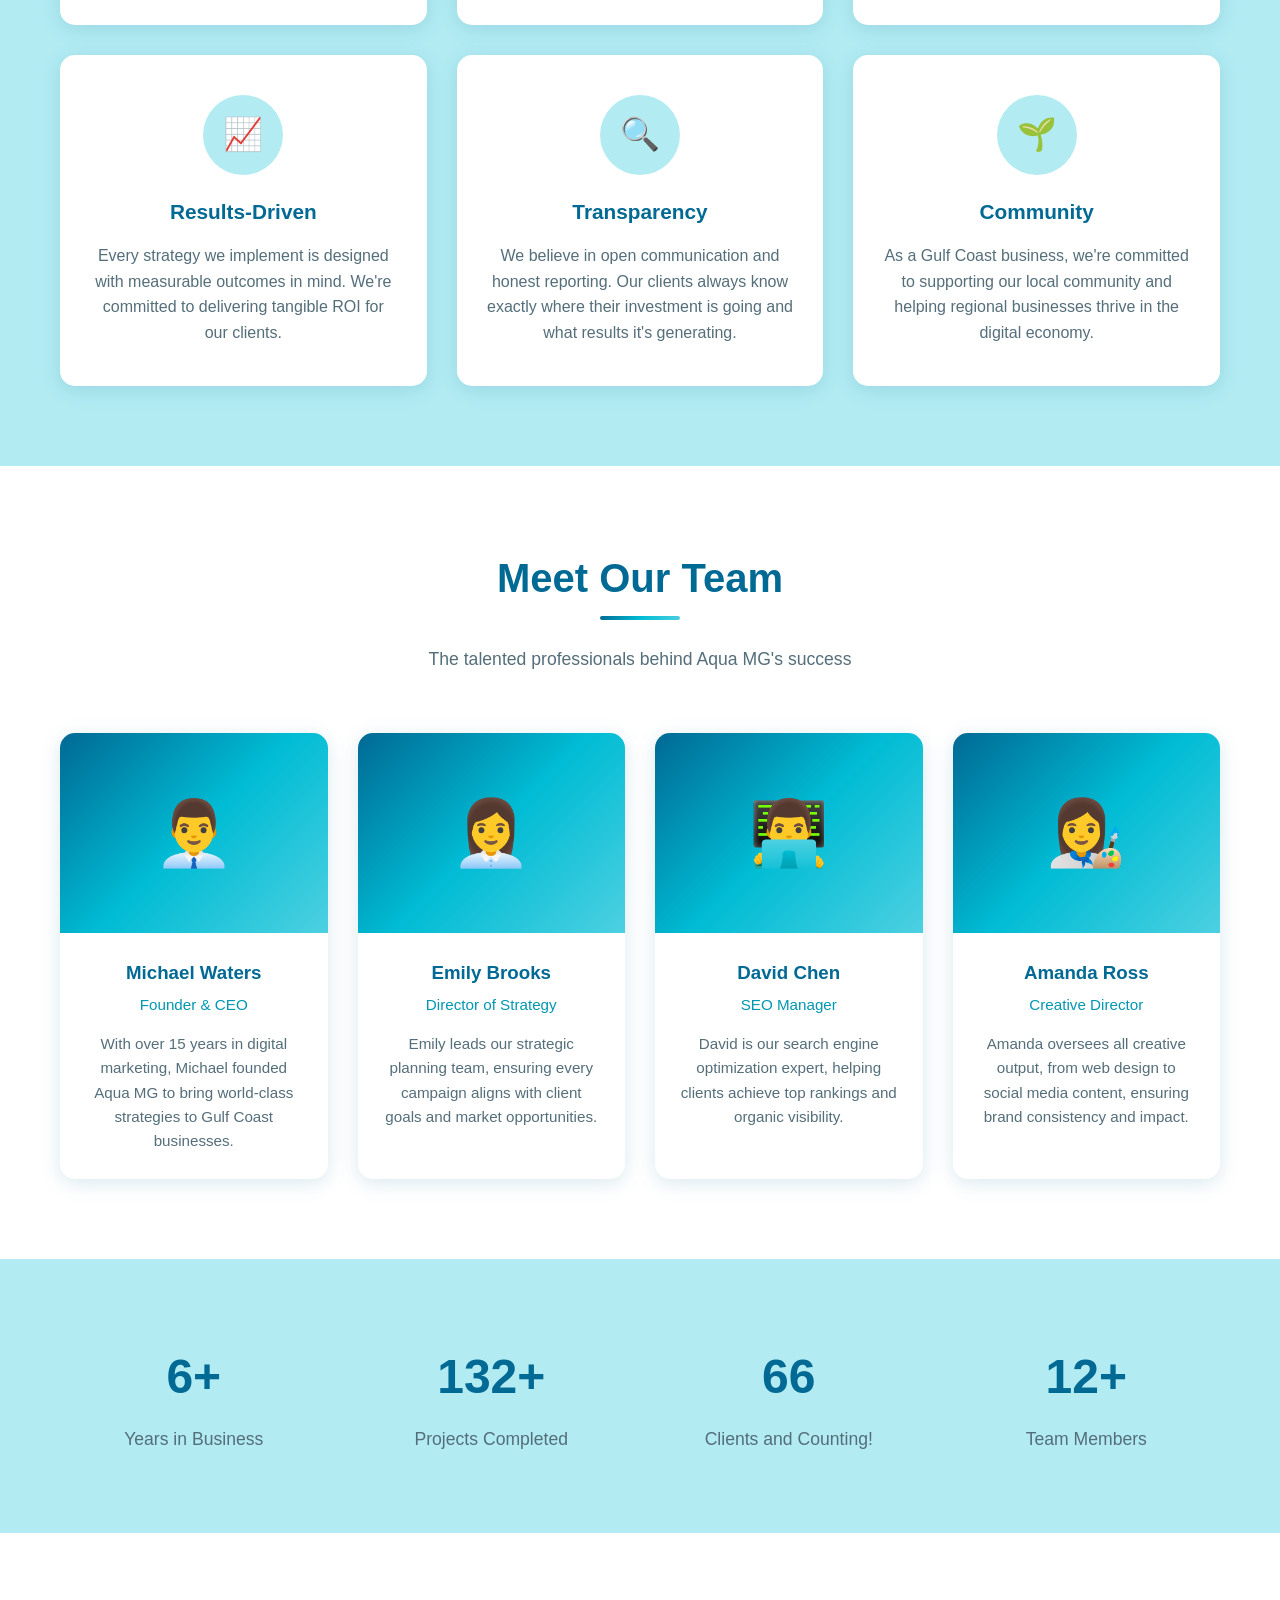
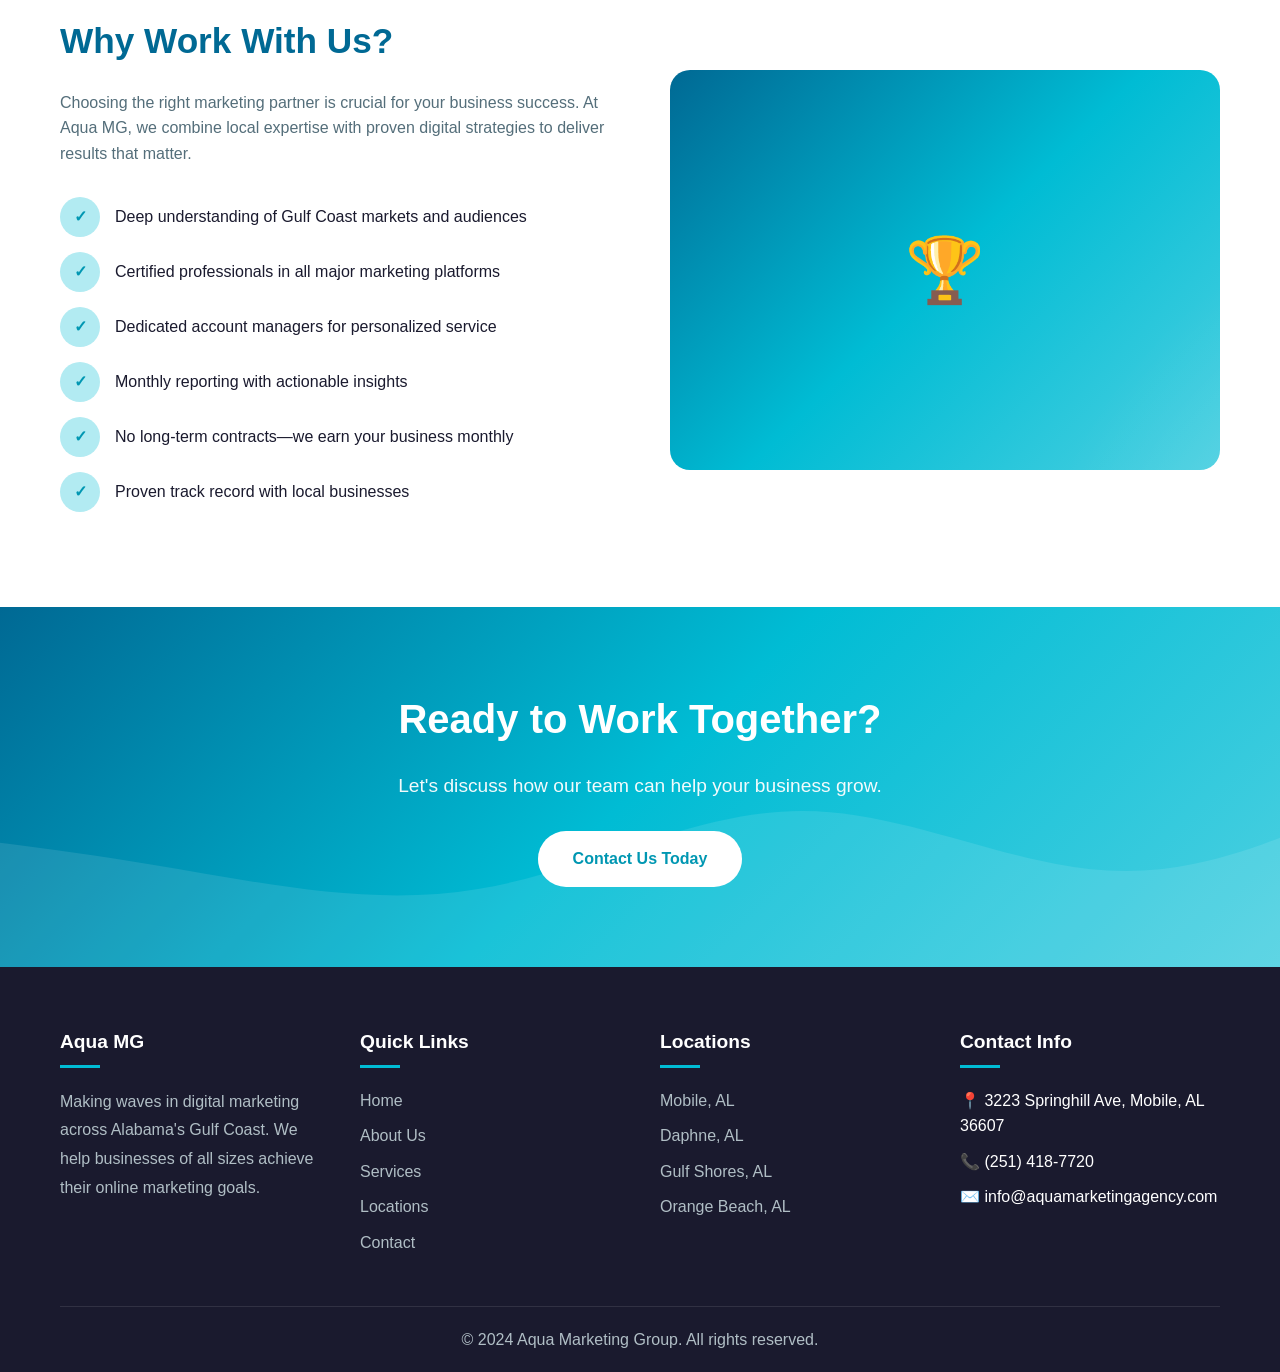
==== commit 7ad1f233: "fix: Update canonical URLs from aquamarketingagency.com to aquamarketinggroup.com Fix SEO indexing i" ====
--- a/about.html
+++ b/about.html
@@ -12,18 +12,18 @@
     <meta name="keywords" content="about aqua marketing, digital marketing team, Alabama marketing agency, Gulf Coast marketing experts, marketing agency history">
     <meta name="author" content="Aqua Marketing Group">
     <meta name="robots" content="index, follow">
-    <link rel="canonical" href="https://aquamarketingagency.com/about">
+    <link rel="canonical" href="https://aquamarketinggroup.com/about">
 
     <!-- Open Graph / Facebook -->
     <meta property="og:type" content="website">
-    <meta property="og:url" content="https://aquamarketingagency.com/about">
+    <meta property="og:url" content="https://aquamarketinggroup.com/about">
     <meta property="og:title" content="About Us | Aqua Marketing Group">
     <meta property="og:description" content="Learn about Aqua Marketing Group, a leading digital marketing firm serving Alabama's Gulf Coast.">
-    <meta property="og:image" content="https://aquamarketingagency.com/images/og-image.jpg">
+    <meta property="og:image" content="https://aquamarketinggroup.com/images/og-image.jpg">
 
     <!-- Twitter -->
     <meta property="twitter:card" content="summary_large_image">
-    <meta property="twitter:url" content="https://aquamarketingagency.com/about">
+    <meta property="twitter:url" content="https://aquamarketinggroup.com/about">
     <meta property="twitter:title" content="About Us | Aqua Marketing Group">
     <meta property="twitter:description" content="Learn about Aqua Marketing Group, a leading digital marketing firm serving Alabama's Gulf Coast.">
 
